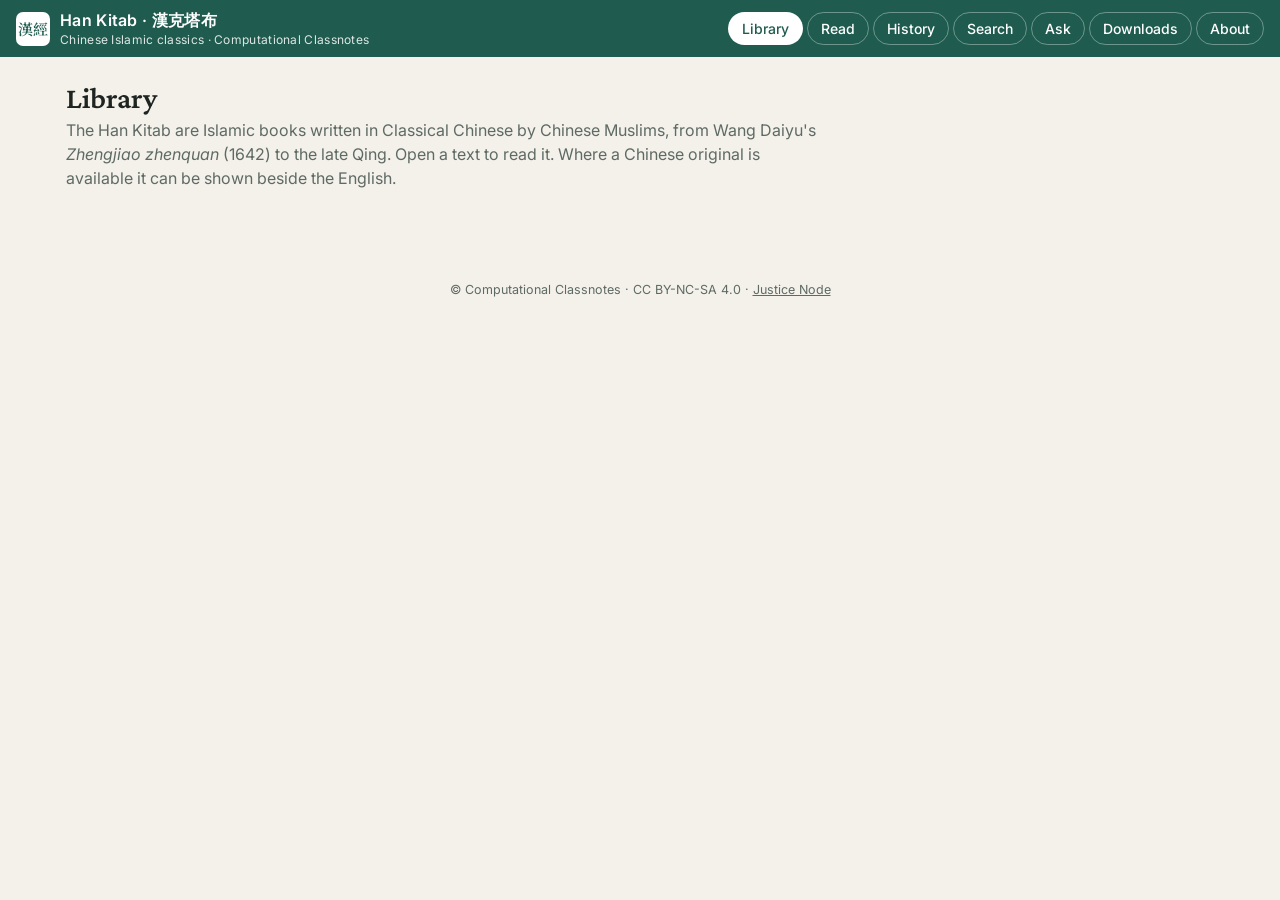
==== tools/app_template.html @ adfdbecf "Han Kitab: show bold and italic in Ask answers © Computational Classnotes · CC BY-NC-SA 4.0" ====
<!DOCTYPE html>
<html lang="en">
<head>
<meta charset="utf-8">
<script>
/* Hardwired CCN Cloud settings (same shape as Tutu Cat / Laplacian Lab). The key is typed on the page. */
window.HANKITAB_CONFIG = window.HANKITAB_CONFIG || {
  WOLFRAM_URL: "https://www.wolframcloud.com/obj/ccn2/HanKitabKernel"
};
/* Read-aloud voices. The first name found on the device wins. */
window.HANKITAB_VOICE = window.HANKITAB_VOICE || {
  RATE: 1.0,
  EN: ["Moira", "Microsoft Sonia", "Google UK English Female", "Daniel", "Samantha", "Microsoft Aria", "Google US English"],
  ZH: ["Mei-Jia", "Ting-Ting", "Microsoft HsiaoChen", "Google 國語（臺灣）", "Google 普通话（中国大陆）", "Microsoft Xiaoxiao"]
};
</script>
<meta name="viewport" content="width=device-width,initial-scale=1,viewport-fit=cover">
<title>Han Kitab · 漢克塔布</title>
<link rel="manifest" href="manifest.webmanifest">
<meta name="theme-color" content="#1F5C4F" media="(prefers-color-scheme: light)">
<meta name="theme-color" content="#0F1715" media="(prefers-color-scheme: dark)">
<meta name="description" content="Han Kitab reader: Chinese Islamic classics, translations, research and an ask-the-texts guide. Computational Classnotes.">
<link rel="icon" type="image/png" sizes="32x32" href="favicon-32.png">
<link rel="apple-touch-icon" href="apple-touch-icon.png">
<meta name="apple-mobile-web-app-capable" content="yes">
<meta name="mobile-web-app-capable" content="yes">
<meta name="apple-mobile-web-app-title" content="Han Kitab">
<link rel="preconnect" href="https://fonts.googleapis.com">
<link rel="preconnect" href="https://fonts.gstatic.com" crossorigin>
<link rel="stylesheet" href="https://fonts.googleapis.com/css2?family=Crimson+Pro:ital,wght@0,400;0,600;1,400&family=Noto+Serif+TC:wght@400;600&family=Inter:wght@400;500;600&display=swap">
<style>
:root{
  --bg:#F4F1EA; --surface:#FFFDF8; --fg:#1E2421; --muted:#5E6A64; --line:#DDD6C8;
  --accent:#1F5C4F; --accent2:#B0812F; --soft:#E7EFEB; --zh:"Noto Serif TC","Noto Serif CJK TC","PingFang TC","Songti TC",serif;
  --serif:"Crimson Pro","Noto Serif TC",Georgia,serif; --sans:Inter,system-ui,-apple-system,"Segoe UI",sans-serif;
  --fs:19px;
}
@media (prefers-color-scheme: dark){ :root{
  --bg:#0F1715; --surface:#16201D; --fg:#E7ECE9; --muted:#9AA9A2; --line:#2A3833; --accent:#6FC2AC; --accent2:#E0B666; --soft:#1C2925; } }
*{box-sizing:border-box}
html,body{margin:0;background:var(--bg);color:var(--fg);font-family:var(--sans)}
body{padding:env(safe-area-inset-top) env(safe-area-inset-right) env(safe-area-inset-bottom) env(safe-area-inset-left)}
header.top{position:sticky;top:0;z-index:20;background:var(--accent);color:#fff;display:flex;align-items:center;gap:12px;padding:10px 16px;flex-wrap:wrap}
@media (prefers-color-scheme: dark){ header.top{background:#12352D} }
.brand{display:flex;align-items:center;gap:10px;font-weight:600;letter-spacing:.3px}
.brand .seal{width:34px;height:34px;border-radius:7px;background:#fff;color:var(--accent);display:grid;place-items:center;font-family:var(--zh);font-weight:600;font-size:15px;line-height:1}
@media (prefers-color-scheme: dark){ .brand .seal{background:#E7ECE9;color:#12352D} }
.brand small{display:block;font-weight:400;opacity:.85;font-size:12px}
nav.tabs{display:flex;gap:4px;margin-left:auto;flex-wrap:wrap}
nav.tabs button{background:transparent;border:1px solid rgba(255,255,255,.35);color:#fff;padding:7px 13px;border-radius:999px;font:500 14px var(--sans);cursor:pointer}
nav.tabs button[aria-selected=true]{background:#fff;color:var(--accent)}
main{max-width:1180px;margin:0 auto;padding:18px 16px 60px}
section.view{display:none} section.view.on{display:block}
.card{background:var(--surface);border:1px solid var(--line);border-radius:14px;padding:18px}
.grid{display:grid;grid-template-columns:repeat(auto-fill,minmax(260px,1fr));gap:14px}
.book{cursor:pointer;transition:transform .15s}
.book:hover{transform:translateY(-2px)}
.book h3{margin:4px 0 6px;font-family:var(--serif);font-size:21px}
.book .zh{font-family:var(--zh);color:var(--accent);font-size:17px}
.book p{margin:6px 0;color:var(--muted);font-size:14px;line-height:1.45}
.tag{display:inline-block;font-size:11px;padding:2px 8px;border-radius:999px;background:var(--soft);color:var(--accent);margin-right:4px}
.tag.warn{background:#F6E7C9;color:#7A5416}
@media (prefers-color-scheme: dark){ .tag.warn{background:#3A2F1A;color:#E0B666} }
h1.page{font-family:var(--serif);font-weight:600;font-size:30px;margin:6px 0 4px}
p.lede{color:var(--muted);margin:0 0 16px;max-width:760px;line-height:1.5}
.reader{display:grid;grid-template-columns:250px 1fr;gap:18px;align-items:start}
.toc{position:sticky;top:70px;max-height:calc(100vh - 90px);overflow:auto;font-size:14px}
.toc a{display:block;padding:5px 8px;border-radius:8px;color:var(--fg);text-decoration:none;line-height:1.3}
.toc a:hover,.toc a.on{background:var(--soft);color:var(--accent)}
.toolbar{display:flex;gap:8px;flex-wrap:wrap;align-items:center;margin-bottom:12px}
.toolbar button,.toolbar select,.btn{background:var(--surface);border:1px solid var(--line);color:var(--fg);padding:7px 12px;border-radius:10px;font:500 14px var(--sans);cursor:pointer}
.btn{text-decoration:none;display:inline-block}
.btn.primary{background:var(--accent);color:#fff;border-color:var(--accent)}
.toolbar .seg{display:inline-flex;border:1px solid var(--line);border-radius:10px;overflow:hidden}
.toolbar .seg button{border:0;border-radius:0}
.toolbar .seg button[aria-pressed=true]{background:var(--accent);color:#fff}
article.text{font-family:var(--serif);font-size:var(--fs);line-height:1.62;background:var(--surface);border:1px solid var(--line);border-radius:14px;padding:22px 30px}
article.text h1,article.text h2,article.text h3{font-family:var(--serif);line-height:1.25}
article.text h2{font-size:1.45em;border-top:1px solid var(--line);padding-top:22px;margin-top:34px;scroll-margin-top:80px}
article.text h2:first-child{border-top:0;margin-top:0;padding-top:0}
article.text p{margin:.55em 0}
article.text table{border-collapse:collapse;width:100%;font-size:.8em;font-family:var(--sans);margin:12px 0;display:block;overflow-x:auto}
article.text td,article.text th{border:1px solid var(--line);padding:5px 8px;vertical-align:top}
article.text th{background:var(--soft)}
article.text .pg{font:500 11px var(--sans);color:var(--muted);background:var(--soft);padding:1px 5px;border-radius:5px;white-space:nowrap}
article.text .notes{font-size:.78em;line-height:1.45;color:var(--muted);border-left:3px solid var(--line);padding:4px 0 4px 12px;margin:6px 0 14px}
article.text .loc{font:11px var(--sans);color:var(--muted)}
article.text figure.plate{margin:20px auto;text-align:center}
article.text figure.plate img{max-width:100%;max-height:78vh;border-radius:6px;border:1px solid var(--line);background:#fff;cursor:zoom-in}
article.text figcaption{font-size:.82em;font-style:italic;color:var(--muted);margin-top:6px}
article.text .titlepage{text-align:center;padding:10px 0 20px}
article.text .titlepage h1{font-size:2em;margin:0}
article.text .ednote{font:14px/1.5 var(--sans);background:var(--soft);border-radius:10px;padding:10px 14px}
article.text .lines,article.text .dedication{text-align:center}
article.text .index{columns:2;font-size:.8em;line-height:1.4}
article.text mark{background:#F3DE9B;color:inherit;border-radius:3px}
.zhcol{font-family:var(--zh);line-height:1.9}
.par{display:grid;grid-template-columns:1fr 1fr;gap:20px}
.par .zhpane{align-self:start;font-family:var(--zh);font-size:.95em;line-height:1.9;border-left:1px solid var(--line);padding-left:18px}
.pending{color:var(--muted);font:14px/1.5 var(--sans);background:var(--soft);border-radius:10px;padding:10px 14px}
.viewer{position:sticky;top:70px;background:var(--surface);border:1px solid var(--line);border-radius:12px;padding:10px}
.viewer .vbar{display:flex;gap:6px;align-items:center;flex-wrap:wrap;margin-bottom:8px;font:13px var(--sans)}
.viewer .vbar button,.viewer .vbar select{padding:5px 9px;border-radius:8px;border:1px solid var(--line);background:var(--bg);color:var(--fg);font:13px var(--sans);cursor:pointer}
.viewer img{width:100%;height:auto;max-height:calc(100vh - 170px);object-fit:contain;background:#fff;border-radius:6px;cursor:zoom-in}
.viewer .vnote{font:12px/1.4 var(--sans);color:var(--muted);margin-top:6px}
@media (prefers-color-scheme: dark){ .viewer img{filter:invert(.88) hue-rotate(180deg)} }
.dl{display:grid;grid-template-columns:1fr auto;gap:6px 14px;align-items:center;padding:10px 0;border-top:1px solid var(--line)}
.dl:first-of-type{border-top:0} .dl .what b{font-family:var(--serif);font-size:18px} .dl .what div{font-size:13px;color:var(--muted)}
.dl .get{display:flex;gap:6px;flex-wrap:wrap;justify-content:flex-end}
.lightbox{position:fixed;inset:0;background:rgba(0,0,0,.85);display:none;place-items:center;z-index:50;cursor:zoom-out}
.lightbox.on{display:grid} .lightbox img{max-width:96vw;max-height:94vh;background:#fff}
/* search */
.searchbar{display:flex;gap:8px;margin:0 0 14px}
.searchbar input{flex:1;padding:11px 14px;border-radius:12px;border:1px solid var(--line);background:var(--surface);color:var(--fg);font:16px var(--sans)}
.hit{border-top:1px solid var(--line);padding:10px 2px;cursor:pointer}
.hit b{color:var(--accent)} .hit .src{font-size:12px;color:var(--muted)}
/* ask */
.chat{display:flex;flex-direction:column;gap:10px;min-height:280px;max-height:62vh;overflow:auto;padding:4px}
.msg{max-width:84%;padding:10px 14px;border-radius:14px;line-height:1.5;white-space:pre-wrap;font-size:15px}
.msg.me{align-self:flex-end;background:var(--accent);color:#fff;border-bottom-right-radius:4px}
.msg.bot{align-self:flex-start;background:var(--soft);border-bottom-left-radius:4px}
.msg.wait{opacity:.7;font-style:italic}
.askrow{display:flex;gap:8px;margin-top:12px}
.askrow input{flex:1;padding:11px 14px;border-radius:12px;border:1px solid var(--line);background:var(--surface);color:var(--fg);font:16px var(--sans)}
.keyrow{display:flex;gap:8px;flex-wrap:wrap;align-items:center;margin-bottom:10px;font-size:14px;color:var(--muted)}
.keyrow input{padding:8px 10px;border-radius:10px;border:1px solid var(--line);background:var(--surface);color:var(--fg);min-width:220px}
footer.ccn{max-width:1180px;margin:0 auto;padding:16px;color:var(--muted);font-size:12.5px;text-align:center}
#installBtn{display:none}
@media (max-width:820px){
  .reader{grid-template-columns:1fr}
  .toc{position:static;max-height:220px}
  article.text{padding:16px 16px;--fs:17px}
  .par{grid-template-columns:1fr} .par .zhpane{border-left:0;padding-left:0;border-top:1px solid var(--line);padding-top:10px}
  nav.tabs{margin-left:0}
}
@media print{ header.top,nav,.toc,.toolbar,footer.ccn{display:none} article.text{border:0} }
</style>
</head>
<body>
<header class="top">
  <div class="brand"><div class="seal" aria-hidden="true">漢經</div><div>Han Kitab · 漢克塔布<small>Chinese Islamic classics · Computational Classnotes</small></div></div>
  <nav class="tabs" role="tablist">
    <button role="tab" data-v="library" aria-selected="true">Library</button>
    <button role="tab" data-v="read" aria-selected="false">Read</button>
    <button role="tab" data-v="history" aria-selected="false">History</button>
    <button role="tab" data-v="search" aria-selected="false">Search</button>
    <button role="tab" data-v="ask" aria-selected="false">Ask</button>
    <button role="tab" data-v="downloads" aria-selected="false">Downloads</button>
    <button role="tab" data-v="about" aria-selected="false">About</button>
    <button id="installBtn" class="btn">Install app</button>
  </nav>
</header>

<main>
  <!-- LIBRARY -->
  <section class="view on" id="v-library">
    <h1 class="page">Library</h1>
    <p class="lede">The Han Kitab are Islamic books written in Classical Chinese by Chinese Muslims, from Wang Daiyu's <i>Zhengjiao zhenquan</i> (1642) to the late Qing. Open a text to read it. Where a Chinese original is available it can be shown beside the English.</p>
    <div class="grid" id="books"></div>
  </section>

  <!-- READ -->
  <section class="view" id="v-read">
    <div class="reader">
      <nav class="toc card" id="toc" aria-label="Contents"></nav>
      <div>
        <div class="toolbar">
          <select id="docSel" aria-label="Choose text"></select>
          <span class="seg" id="langSeg" title="Language">
            <button data-l="en" aria-pressed="true">English</button>
            <button data-l="par" aria-pressed="false">English + 中文</button>
            <button data-l="zh" aria-pressed="false">中文</button>
          </span>
          <button id="smaller" title="Smaller text">A−</button>
          <button id="larger" title="Larger text">A+</button>
          <button id="readBtn" title="Read the current section aloud">▶ Read aloud</button>
          <button id="stopBtn" title="Stop reading" disabled>■ Stop</button>
          <a class="btn" id="pdfLink" href="#" download>PDF</a>
          <a class="btn" id="mdLink" href="#" download>Markdown</a>
        </div>
        <article class="text" id="doc"></article>
      </div>
    </div>
  </section>

  <!-- HISTORY -->
  <section class="view" id="v-history">
    <h1 class="page">History of the Han Kitab</h1>
    <p class="lede">From the first Muslims in Tang China to the Han Kitab books (1642 onwards) and the Sinification of Islam today. From the Computational Classnotes research report (v001, November 2026); the full report, with the catalogue of publications, glossary and sources, is in the Library.</p>
    <div class="reader">
      <nav class="toc card" id="htoc" aria-label="History contents"></nav>
      <article class="text" id="hist"></article>
    </div>
  </section>

  <!-- SEARCH -->
  <section class="view" id="v-search">
    <h1 class="page">Search</h1>
    <p class="lede">Search every text in the app at once, in English or Chinese. Works offline.</p>
    <form class="searchbar" id="sForm"><input id="sIn" placeholder="e.g. Black Stone, Liu Zhi, 清真, Medina" autocomplete="off"><button class="btn primary">Search</button></form>
    <div class="card" id="sOut"><span class="pending">Type a word or phrase.</span></div>
  </section>

  <!-- ASK -->
  <section class="view" id="v-ask">
    <h1 class="page">Ask the texts</h1>
    <p class="lede">Ask a question about the Han Kitab. Answers come through HanKitabKernel, which is given the passages from these texts most relevant to your question. When you are offline, you get the matching passages themselves.</p>
    <div class="card">
      <div class="keyrow"><span id="ccnState">Connecting to CCN Cloud…</span></div>
      <div class="chat" id="log"></div>
      <form class="askrow" id="askForm"><input id="askIn" placeholder="e.g. Who was Liu Zhi? What does Mason say about the Black Stone?" autocomplete="off"><button class="btn primary" id="sendBtn">Ask</button></form>
    </div>
  </section>

  <!-- DOWNLOADS -->
  <section class="view" id="v-downloads">
    <h1 class="page">Downloads</h1>
    <p class="lede">Every file is free to download. The original scans are kept exactly as they were published; the clear-text and facsimile editions are made from them.</p>
    <div class="card" id="dlList"></div>
  </section>

  <!-- ABOUT -->
  <section class="view" id="v-about">
    <h1 class="page">About</h1>
    <div class="card" style="line-height:1.6;max-width:820px">
      <p><b>Han Kitab · 漢克塔布</b> is a reader for Chinese Islamic classics and their translations, made by Computational Classnotes.</p>
      <ul>
        <li><b>Texts:</b> the 1921 text of Mason's <i>The Arabian Prophet</i> is in the public domain; this clear-text edition and the research report are © Computational Classnotes · CC BY-NC-SA 4.0.</li>
        <li><b>Chinese originals:</b> added as clear text when made from public-domain scans. Machine-read Chinese is marked as such until it has been proofread.</li>
        <li><b>Offline:</b> once opened, the app and its texts work without a connection. Ask needs one, unless it is answering from the texts.</li>
      </ul>
      <p>Production: Principal Investigator Lucval · Oversight Directorate Zil · Editors Dara, Lucia, Zil · Software FreeFormer · Agent Kirari-chan (キラリちゃん). Programming: Hikari Noor Hoshino (星野ヌール).</p>
      <p>Ask needs no key: anyone may ask. Answers are limited in length.</p>
      <p>Source and files: <a href="https://github.com/lossofgenerality/han-kitab">github.com/lossofgenerality/han-kitab</a></p>
    </div>
  </section>
</main>
<footer class="ccn">© Computational Classnotes · CC BY-NC-SA 4.0 · <a href="https://justice.compclassnotes.com/" style="color:inherit">Justice Node</a></footer>
<div class="lightbox" id="lb"><img alt=""></div>

<!-- ===== CONTENT (generated by tools/make_app_v001.py) ===== -->
<template id="doc-mason">__MASON__</template>
<template id="doc-report">__REPORT__</template>
<script id="zh-data" type="application/json">__ZHDATA__</script>
<script id="dl-data" type="application/json">__DLDATA__</script>
<script id="facs-data" type="application/json">__FACSDATA__</script>

<script>
(() => {
  const $ = (s, r = document) => r.querySelector(s), $$ = (s, r = document) => [...r.querySelectorAll(s)];

  /* ---------- catalogue ---------- */
  const ZH = JSON.parse(document.getElementById('zh-data').textContent || '{}');
  const FACS = JSON.parse(document.getElementById('facs-data').textContent || '{}');
  const DLS = JSON.parse(document.getElementById('dl-data').textContent || '[]');
  const DOCS = [
    { id: 'mason', tpl: 'doc-mason', title: 'The Arabian Prophet', zh: '天方至聖實錄', by: 'Liu Zhi 劉智 · trans. Isaac Mason (1921)',
      blurb: 'The first English version of Liu Zhi’s life of the Prophet (completed 1724), with Mason’s appendices on Chinese Islam and all twenty original illustrations. Choose “English + 中文” to read it beside the Chinese pages.',
      tags: ['English', '1921 · public domain', 'beside the Chinese pages'],
      pdf: 'texts/ArabianProphet_Mason1921_v001.pdf', md: 'texts/ArabianProphet_Mason1921_v001.md',
      source: 'Isaac Mason, The Arabian Prophet (Shanghai, 1921): his English translation of Liu Zhi’s 天方至聖實錄 (1724). The footnotes, preface and appendices are Mason’s own; the main text is Liu Zhi’s in Mason’s translation.' },
    { id: 'facs', facs: true, title: 'Tianfang zhisheng shilu (1924)', zh: '天方至聖實錄', by: 'Liu Zhi 劉智 · prefaces and juan 1–10 · facsimile',
      blurb: 'The Chinese original, page by page as printed in 1924: every page reproduced unchanged, with a contents list by juan.',
      tags: ['中文', 'original pages, unchanged', '297 pages'],
      pdf: 'texts/TianfangZhishengShilu_1924_facsimile_v001.pdf', md: null },
    { id: 'report', tpl: 'doc-report', title: 'Han Kitab: research report', zh: '漢克塔布研究', by: 'Computational Classnotes · v001 (2026)',
      blurb: 'What the Han Kitab is, a catalogue of the publications, Chinese passages beside English, and a history of Sinification from 1642 to today.',
      tags: ['English + 中文 passages', 'Research'],
      pdf: 'docs/HanKitab_Research_v001.pdf', md: 'docs/HanKitab_Research_v001.md',
      source: 'Computational Classnotes, Han Kitab research report v001 (November 2026).' }
  ];
  const books = $('#books'), docSel = $('#docSel');
  DOCS.forEach((d) => {
    const c = document.createElement('div'); c.className = 'card book'; c.tabIndex = 0;
    c.innerHTML = `<div class="zh">${d.zh}</div><h3>${d.title}</h3><p>${d.by}</p><p>${d.blurb}</p>` +
      d.tags.map((t) => `<span class="tag${/coming/.test(t) ? ' warn' : ''}">${t}</span>`).join('');
    c.onclick = c.onkeydown = (e) => { if (e.type === 'click' || e.key === 'Enter') openDoc(d.id); };
    books.appendChild(c);
    const o = document.createElement('option'); o.value = d.id; o.textContent = d.title; docSel.appendChild(o);
  });

  /* ---------- tabs ---------- */
  function show(v) {
    $$('nav.tabs [role=tab]').forEach((b) => b.setAttribute('aria-selected', String(b.dataset.v === v)));
    $$('section.view').forEach((s) => s.classList.toggle('on', s.id === 'v-' + v));
    if (v === 'read' && !current) openDoc('mason', true);
    if (v === 'history') renderHistory();
    try { history.replaceState(null, '', '#' + v + (v === 'read' && current ? '/' + current : '')); } catch (e) {}
  }
  $$('nav.tabs [role=tab]').forEach((b) => b.onclick = () => show(b.dataset.v));

  /* ---------- reader ---------- */
  const docEl = $('#doc'), tocEl = $('#toc');
  let current = null, lang = 'en';
  try { lang = localStorage.getItem('hk.lang') || 'en'; } catch (e) {}
  let fs = 19; try { fs = +localStorage.getItem('hk.fs') || 19; } catch (e) {}
  document.documentElement.style.setProperty('--fs', fs + 'px');

  function sectionsOf(root) {   // split an article into sections at each h2
    const out = []; let cur = null;
    [...root.childNodes].forEach((n) => {
      if (n.nodeType === 1 && n.tagName === 'H2') { cur = { id: n.id, title: n.textContent.replace(/\s+/g, ' ').trim(), nodes: [n] }; out.push(cur); }
      else { if (!cur) { cur = { id: 'top', title: 'Title', nodes: [] }; out.push(cur); } cur.nodes.push(n); }
    });
    return out;
  }
  function openDoc(id, quiet) {
    const d = DOCS.find((x) => x.id === id); if (!d) return;
    current = id; docSel.value = id;
    $('#pdfLink').href = d.pdf; $('#mdLink').href = d.md || '#'; $('#mdLink').style.display = d.md ? '' : 'none';
    $('#langSeg').style.display = d.id === 'mason' ? '' : 'none';
    render();
    if (!quiet) show('read');
    window.scrollTo(0, 0);
  }
  function render() {
    const d = DOCS.find((x) => x.id === current);
    if (d.facs) { renderFacs(); return; }
    const frag = document.getElementById(d.tpl).content.cloneNode(true);
    const holder = document.createElement('div'); holder.appendChild(frag);
    const secs = sectionsOf(holder);
    const zh = (ZH[current] && ZH[current].sections) || {};
    docEl.innerHTML = '';
    tocEl.innerHTML = '<div style="font:600 12px var(--sans);color:var(--muted);padding:4px 8px">CONTENTS</div>';
    secs.forEach((s) => {
      const wrap = document.createElement('div'); wrap.className = 'sec'; wrap.dataset.sec = s.id;
      const en = document.createElement('div'); s.nodes.forEach((n) => en.appendChild(n));
      const z = zh[s.id];
      if (lang === 'en' || !Object.keys(zh).length && current !== 'mason') { wrap.appendChild(en); }
      else if (lang === 'zh') {
        const h = en.querySelector('h2'); if (h) wrap.appendChild(h.cloneNode(true));
        wrap.appendChild(zhBlock(z, s));
      } else {
        const h = en.querySelector('h2'); if (h) { wrap.appendChild(h); }
        const grid = document.createElement('div'); grid.className = 'par';
        const zp = zhBlock(z, s); zp.classList.add('zhpane');
        grid.appendChild(en); grid.appendChild(zp); wrap.appendChild(grid);
      }
      docEl.appendChild(wrap);
      if (s.id !== 'top') { const a = document.createElement('a'); a.href = '#'; a.textContent = s.title; a.onclick = (e) => { e.preventDefault(); wrap.scrollIntoView({ behavior: 'smooth' }); }; tocEl.appendChild(a); }
    });
    $$('#langSeg button').forEach((b) => b.setAttribute('aria-pressed', String(b.dataset.l === lang)));
    $$('img', docEl).forEach((im) => { im.loading = 'lazy'; im.onclick = () => { const lb = $('#lb'); lb.firstElementChild.src = im.src; lb.classList.add('on'); }; });
  }
  function zhBlock(z, s) {
    if (current === 'mason' && FACS.pages) {
      const start = (FACS.mason_map || {})[s.id];
      const v = makeViewer(start || FACS.juan[0].page, start ? null : 'This part of Mason’s book is not in juan 1–10 (the scan covers the first half of the work). Browse the pages with the contents list.');
      return v;
    }
    const div = document.createElement('div'); div.className = 'zhcol';
    if (z && z.text) {
      if (z.note) { const n = document.createElement('div'); n.className = 'pending'; n.textContent = z.note; div.appendChild(n); }
      z.text.split(/\n{2,}/).forEach((p) => { const e = document.createElement('p'); e.textContent = p; div.appendChild(e); });
    } else {
      const n = document.createElement('div'); n.className = 'pending';
      n.textContent = current === 'mason'
        ? '中文原文待補 · The Chinese text of this section has not been added yet. It will come from the public-domain scan of 天方至聖實錄 (1924 printing, juan 1–10).'
        : 'No separate Chinese text for this section.';
      div.appendChild(n);
    }
    return div;
  }
  /* ---------- page viewer for the Chinese facsimile ---------- */
  const pageSrc = (n) => FACS.dir + '/page_' + String(n).padStart(3, '0') + '.png';
  function juanOf(n) { let j = FACS.juan[0]; for (const x of FACS.juan) if (x.page <= n) j = x; return j; }
  function makeViewer(start, note) {
    const v = document.createElement('div'); v.className = 'viewer';
    let n = start;
    v.innerHTML = `<div class="vbar"><button data-a="-1" title="Previous page">◀</button><button data-a="1" title="Next page">▶</button>
      <select aria-label="Juan">${FACS.juan.map((j) => `<option value="${j.page}">${j.label}</option>`).join('')}</select>
      <span class="pno"></span></div><img alt="Page of 天方至聖實錄"><div class="vnote"></div>`;
    const img = v.querySelector('img'), sel = v.querySelector('select'), pno = v.querySelector('.pno'), vn = v.querySelector('.vnote');
    function go(k) {
      n = Math.max(1, Math.min(FACS.pages, k)); img.src = pageSrc(n); pno.textContent = `p. ${n} / ${FACS.pages}`; sel.value = String(juanOf(n).page);
      if (touched) [n + 1, n - 1].forEach((m) => { if (m >= 1 && m <= FACS.pages) { const i = new Image(); i.src = pageSrc(m); } });
    }
    let touched = false; img.loading = 'lazy';
    v.querySelectorAll('button[data-a]').forEach((b) => b.onclick = () => { touched = true; go(n + +b.dataset.a); });
    sel.onchange = () => { touched = true; go(+sel.value); };
    img.onclick = () => { const lb = $('#lb'); lb.firstElementChild.src = img.src; lb.classList.add('on'); };
    vn.textContent = (note ? note + ' ' : '') + (FACS.note || '');
    go(n);
    return v;
  }
  function renderFacs() {
    docEl.innerHTML = '';
    tocEl.innerHTML = '<div style="font:600 12px var(--sans);color:var(--muted);padding:4px 8px">卷目 · CONTENTS</div>';
    const head = document.createElement('div');
    head.innerHTML = `<h2 style="border:0;margin-top:0;padding-top:0">天方至聖實錄 <span style="font-size:.6em;color:var(--muted)">Tianfang zhisheng shilu, 1924 printing</span></h2>
      <p style="font:14px/1.5 var(--sans);color:var(--muted)">Original pages, unchanged. Use ◀ ▶ or the arrow keys to turn pages; tap a page to enlarge it. The book reads from the right column to the left.</p>`;
    docEl.appendChild(head);
    const v = makeViewer(FACS.juan.find((j) => j.label.startsWith('卷一')).page); docEl.appendChild(v);
    v.querySelector('img').style.maxHeight = 'none';
    FACS.juan.forEach((j) => { const a = document.createElement('a'); a.href = '#'; a.textContent = j.label; a.onclick = (e) => { e.preventDefault(); v.querySelector('select').value = j.page; v.querySelector('select').onchange(); }; tocEl.appendChild(a); });
  }
  document.addEventListener('keydown', (e) => {
    if (!$('#v-read').classList.contains('on') || /INPUT|SELECT|TEXTAREA/.test(document.activeElement.tagName)) return;
    const v = $('.viewer', docEl); if (!v || current !== 'facs') return;
    if (e.key === 'ArrowLeft') v.querySelector('[data-a="1"]').click();   // Chinese books advance to the left
    if (e.key === 'ArrowRight') v.querySelector('[data-a="-1"]').click();
  });

  /* ---------- downloads ---------- */
  const dlEl = $('#dlList');
  DLS.forEach((g) => {
    const row = document.createElement('div'); row.className = 'dl';
    row.innerHTML = `<div class="what"><b>${g.title}</b><div>${g.desc}</div></div><div class="get">${g.files.map((f) =>
      `<a class="btn${f.primary ? ' primary' : ''}" href="${f.href}" download>${f.label} · ${f.size}</a>`).join('')}</div>`;
    dlEl.appendChild(row);
  });

  /* ---------- history (from the research report) ---------- */
  const HIST = ['what-the-han-kitab-is', 'background-muslims-in-china-before-the-han-kitab', 'the-scripture-hall-movement-and-the-birth-of-the-corpus',
    'sinification-and-the-han-kitab-a-history-from-the-first-publication-to-2026', 'scholarly-debates'];
  let histDone = false;
  function renderHistory() {
    if (histDone) return; histDone = true;
    const h = document.createElement('div'); h.appendChild(document.getElementById('doc-report').content.cloneNode(true));
    const secs = sectionsOf(h), hist = $('#hist'), htoc = $('#htoc');
    htoc.innerHTML = '<div style="font:600 12px var(--sans);color:var(--muted);padding:4px 8px">HISTORY</div>';
    HIST.forEach((id) => {
      const s = secs.find((x) => x.id === id); if (!s) return;
      const w = document.createElement('div'); w.className = 'sec'; s.nodes.forEach((n) => w.appendChild(n)); hist.appendChild(w);
      const t = s.title.replace(/^\d+\.\s*/, '');
      const a = document.createElement('a'); a.href = '#'; a.textContent = t; a.onclick = (e) => { e.preventDefault(); w.scrollIntoView({ behavior: 'smooth' }); }; htoc.appendChild(a);
      w.querySelectorAll('h3').forEach((h3) => { const b = document.createElement('a'); b.href = '#'; b.textContent = '· ' + h3.textContent; b.style.paddingLeft = '18px'; b.onclick = (e) => { e.preventDefault(); h3.scrollIntoView({ behavior: 'smooth' }); }; htoc.appendChild(b); });
    });
  }

  docSel.onchange = () => openDoc(docSel.value);
  $$('#langSeg button').forEach((b) => b.onclick = () => { lang = b.dataset.l; try { localStorage.setItem('hk.lang', lang); } catch (e) {} render(); });
  $('#smaller').onclick = () => setFs(fs - 1); $('#larger').onclick = () => setFs(fs + 1);
  function setFs(v) { fs = Math.max(14, Math.min(28, v)); document.documentElement.style.setProperty('--fs', fs + 'px'); try { localStorage.setItem('hk.fs', fs); } catch (e) {} }
  $('#lb').onclick = () => $('#lb').classList.remove('on');

  /* ---------- read aloud (browser voices) ---------- */
  const VC = window.HANKITAB_VOICE || {}, synth = window.speechSynthesis;
  function pickVoice(prefs, langPrefix) {
    const vs = synth ? synth.getVoices() : [];
    for (const p of prefs || []) { const v = vs.find((x) => x.name.includes(p)); if (v) return v; }
    return vs.find((x) => x.lang && x.lang.toLowerCase().startsWith(langPrefix)) || null;
  }
  function visibleSection() {
    const secs = $$('.sec', docEl); let best = secs[0];
    for (const s of secs) { if (s.getBoundingClientRect().top < window.innerHeight * 0.4) best = s; }
    return best;
  }
  $('#readBtn').onclick = () => {
    if (!synth) { alert('This browser has no speech voices.'); return; }
    synth.cancel();
    const sec = visibleSection(); if (!sec) return;
    const zhOnly = lang === 'zh';
    const src = zhOnly ? $('.zhcol', sec) : (sec.querySelector('.par > div:first-child') || sec);
    const text = [...src.querySelectorAll('h2,p')].map((p) => p.textContent.replace(/\[p\. \d+\]/g, '')).join('\n');
    const chunks = text.match(/[^.!?。！？\n]+[.!?。！？]?/g) || [];
    const voice = zhOnly ? pickVoice(VC.ZH, 'zh') : pickVoice(VC.EN, 'en');
    chunks.forEach((c, i) => {
      const u = new SpeechSynthesisUtterance(c.trim()); if (voice) u.voice = voice; u.lang = zhOnly ? 'zh-TW' : 'en-GB'; u.rate = VC.RATE || 1;
      if (i === chunks.length - 1) u.onend = () => { $('#stopBtn').disabled = true; };
      synth.speak(u);
    });
    $('#stopBtn').disabled = false;
  };
  $('#stopBtn').onclick = () => { synth && synth.cancel(); $('#stopBtn').disabled = true; };

  /* ---------- search index (offline) ---------- */
  let INDEX = null;
  function buildIndex() {
    INDEX = [];
    DOCS.forEach((d) => {
      if (!d.tpl) return;   // the facsimile has page images only
      const h = document.createElement('div'); h.appendChild(document.getElementById(d.tpl).content.cloneNode(true));
      sectionsOf(h).forEach((s) => {
        const tmp = document.createElement('div'); s.nodes.forEach((n) => tmp.appendChild(n.cloneNode(true)));
        tmp.querySelectorAll('p,li,td,.notes,figcaption').forEach((el) => {
          const t = el.textContent.replace(/\s+/g, ' ').trim(); if (t.length > 25) INDEX.push({ doc: d.id, sec: s.id, title: s.title, t });
        });
      });
      const z = ZH[d.id] && ZH[d.id].sections;
      if (z) Object.entries(z).forEach(([sid, v]) => (v.text || '').split(/\n{2,}/).forEach((t) => { if (t.trim()) INDEX.push({ doc: d.id, sec: sid, title: sid + ' · 中文', t: t.trim() }); }));
    });
  }
  function search(q, max = 40, any = false) {
    if (!INDEX) buildIndex();
    const terms = q.toLowerCase().split(/\s+/).filter(Boolean);
    const isZh = /[㐀-鿿]/.test(q);
    const scored = [];
    for (const e of INDEX) {
      const low = e.t.toLowerCase(); let sc = 0;
      if (isZh) { if (low.includes(q)) sc = 5; }
      else for (const w of terms) { const k = low.split(w).length - 1; if (k) sc += 1 + Math.min(k, 3); else if (!any) { sc = -1e9; } }
      if (low.includes(q.toLowerCase())) sc += 3;
      if (sc > 0) scored.push([sc, e]);
    }
    return scored.sort((a, b) => b[0] - a[0]).slice(0, max).map((x) => x[1]);
  }
  const esc = (s) => s.replace(/[&<>]/g, (c) => ({ '&': '&amp;', '<': '&lt;', '>': '&gt;' }[c]));
  function snippet(t, q) {
    const low = t.toLowerCase(), w = q.toLowerCase().split(/\s+/)[0]; let i = Math.max(0, low.indexOf(w) - 120);
    let s = (i ? '…' : '') + t.slice(i, i + 320) + (t.length > i + 320 ? '…' : '');
    s = esc(s); q.split(/\s+/).filter(Boolean).forEach((x) => { s = s.replace(new RegExp('(' + x.replace(/[.*+?^${}()|[\]\\]/g, '\\$&') + ')', 'gi'), '<b>$1</b>'); });
    return s;
  }
  $('#sForm').onsubmit = (e) => {
    e.preventDefault(); const q = $('#sIn').value.trim(); if (!q) return;
    const hits = search(q), out = $('#sOut');
    out.innerHTML = hits.length ? `<div class="src">${hits.length} result${hits.length > 1 ? 's' : ''}</div>` : '<span class="pending">Nothing found.</span>';
    hits.forEach((h) => {
      const d = DOCS.find((x) => x.id === h.doc), el = document.createElement('div'); el.className = 'hit';
      el.innerHTML = `<div>${snippet(h.t, q)}</div><div class="src">${d.title} · ${esc(h.title)}</div>`;
      el.onclick = () => { openDoc(h.doc); setTimeout(() => { const s = $(`.sec[data-sec="${h.sec}"]`); if (s) s.scrollIntoView(); highlightIn(s, q); }, 50); };
      out.appendChild(el);
    });
  };
  function highlightIn(root, q) {
    if (!root) return; const w = q.split(/\s+/)[0]; if (!w) return;
    const re = new RegExp(w.replace(/[.*+?^${}()|[\]\\]/g, '\\$&'), 'i');
    const walker = document.createTreeWalker(root, NodeFilter.SHOW_TEXT); let n;
    while ((n = walker.nextNode())) { const m = n.data.match(re); if (m) { const r = document.createRange(); r.setStart(n, m.index); r.setEnd(n, m.index + m[0].length); const mk = document.createElement('mark'); r.surroundContents(mk); mk.scrollIntoView({ block: 'center' }); return; } }
  }

  /* ---------- Ask: CCN Cloud chat through HanKitabKernel (same protocol as TUTUKernel) ---------- */
  const CFG = window.HANKITAB_CONFIG || {};
  const KERNEL_URL = String(CFG.WOLFRAM_URL || '');
  let CCN = false;
  const PERSONA = 'You are the Han Kitab Guide in the Computational Classnotes Han Kitab reader. You answer questions about the Han Kitab (Chinese Islamic texts by Wang Daiyu, Ma Zhu, Liu Zhi, Ma Dexin and others), Islam in China and the texts in this app. Use the passages you are given first, say which text and section they come from, and say plainly when the passages do not answer the question. Be accurate, fair and concise. If someone asks whether they are talking to a person, answer honestly that they are not. Give no personal details about the people who make this app; send such requests to Lucia Valente, director, lucia@compclassnotes.com. Answer in the language of the question.';
  function b64enc(str) { const bytes = new TextEncoder().encode(str); let bin = ''; for (let i = 0; i < bytes.length; i += 0x8000) bin += String.fromCharCode.apply(null, bytes.subarray(i, i + 0x8000)); return btoa(bin); }
  function b64dec(b) { return new TextDecoder().decode(Uint8Array.from(atob(b), (c) => c.charCodeAt(0))); }
  async function kernelCall(params) {
    const r = await fetch(KERNEL_URL, { method: 'POST', body: new URLSearchParams(params) });
    const j = await r.json().catch(() => null);
    if (!j) throw new Error('Unreadable reply (HTTP ' + r.status + ')');
    if (j.Success === false || j.Failure || j.Message === 'bad key') throw new Error(j.Message || 'Kernel error');
    return j;
  }
  const stateEl = $('#ccnState'), logEl = $('#log');
  async function ccnConnect() {
    stateEl.textContent = 'Connecting to CCN Cloud…';
    try {
      const j = await kernelCall({ mode: 'status' });
      if (j.chat_ready === false) { stateEl.textContent = 'Written answers are not available right now; you will get passages from the texts.'; return false; }
      CCN = true; stateEl.textContent = 'Connected to CCN Cloud.'; return true;
    } catch (e) { stateEl.textContent = 'Offline: answers are passages from the texts.'; return false; }
  }
  ccnConnect();
  window.addEventListener('online', ccnConnect);
  function addMsg(who, text) { const d = document.createElement('div'); d.className = 'msg ' + who; d.textContent = text; logEl.appendChild(d); logEl.scrollTop = logEl.scrollHeight; return d; }
  const convo = [];
  addMsg('bot', 'Ask me about the Han Kitab, Liu Zhi, Wang Daiyu, Ma Zhu, Islam in China, or anything in Mason’s Arabian Prophet.');
  $('#askForm').onsubmit = async (e) => {
    e.preventDefault(); const q = $('#askIn').value.trim(); if (!q) return; $('#askIn').value = '';
    addMsg('me', q);
    const STOP = new Set('a an and are as at be by did do does for from had has have how in is it its of on or that the this to was were what when where which who whom why with about tell me please'.split(' '));
    const kw = q.replace(/[?？!.,，。:;'"“”‘’()]/g, ' ').split(/\s+/).filter((w) => w && !STOP.has(w.toLowerCase()) && (w.length > 1 || /[\u3400-\u9fff]/.test(w))).slice(0, 6);
    const hits = search(kw.join(' ') || q, 6, kw.length > 1);
    if (!CCN) {
      if (!hits.length) { addMsg('bot', 'I found no passage for that. Try other words, or connect a CCN Cloud key for a written answer.'); return; }
      addMsg('bot', 'Passages from the texts:\n\n' + hits.slice(0, 4).map((h) => `• ${h.t.slice(0, 420)}${h.t.length > 420 ? '…' : ''}\n   (${DOCS.find((d) => d.id === h.doc).title} · ${h.title})`).join('\n\n'));
      return;
    }
    const wait = addMsg('bot wait', 'Reading the texts…');
    const ctx = hits.map((h, i) => { const d = DOCS.find((x) => x.id === h.doc); return `[${i + 1}] Source: ${d.source || d.title} Section: ${h.title}${/notes to p\./.test(h.t) ? ' (a footnote by Isaac Mason)' : ''}.\n${h.t.slice(0, 900)}`; }).join('\n\n');
    convo.push({ role: 'user', content: `Passages:\n${ctx || '(none found)'}\n\nQuestion: ${q}` });
    try {
      const j = await kernelCall({ mode: 'chat', payload_b64: b64enc(JSON.stringify({ max_tokens: 1500, system: PERSONA, messages: convo.slice(-8) })) });
      if (j.error) throw new Error(j.error);
      let t = b64dec(j.text_b64 || '');
      try { const o = JSON.parse(t); t = o.reply || (o.content && o.content[0] && o.content[0].text) || t; } catch (e2) {}
      wait.innerHTML = esc(t.trim()).replace(/\*\*([^*\n]+)\*\*/g, '<b>$1</b>').replace(/(^|[^*])\*([^*\n]+)\*/g, '$1<i>$2</i>').replace(/^#{1,4}\s*(.+)$/gm, '<b>$1</b>');
      wait.className = 'msg bot'; convo.push({ role: 'assistant', content: t.trim() });
    } catch (err) { wait.textContent = 'The cloud connection failed: ' + err.message; wait.className = 'msg bot'; convo.pop(); }
  };

  /* ---------- install + offline ---------- */
  let deferred = null;
  window.addEventListener('beforeinstallprompt', (e) => { e.preventDefault(); deferred = e; $('#installBtn').style.display = 'inline-block'; });
  $('#installBtn').onclick = async () => { if (!deferred) return; deferred.prompt(); await deferred.userChoice; deferred = null; $('#installBtn').style.display = 'none'; };
  if ('serviceWorker' in navigator && location.protocol === 'https:') navigator.serviceWorker.register('sw.js').catch(() => {});

  /* ---------- start ---------- */
  const h = (location.hash || '').slice(1).split('/');
  if (h[2] && /^(en|par|zh)$/.test(h[2])) lang = h[2];
  if (h[0] === 'read') openDoc(h[1] || 'mason'); else if (h[0]) show(h[0]);
})();
</script>
</body>
</html>
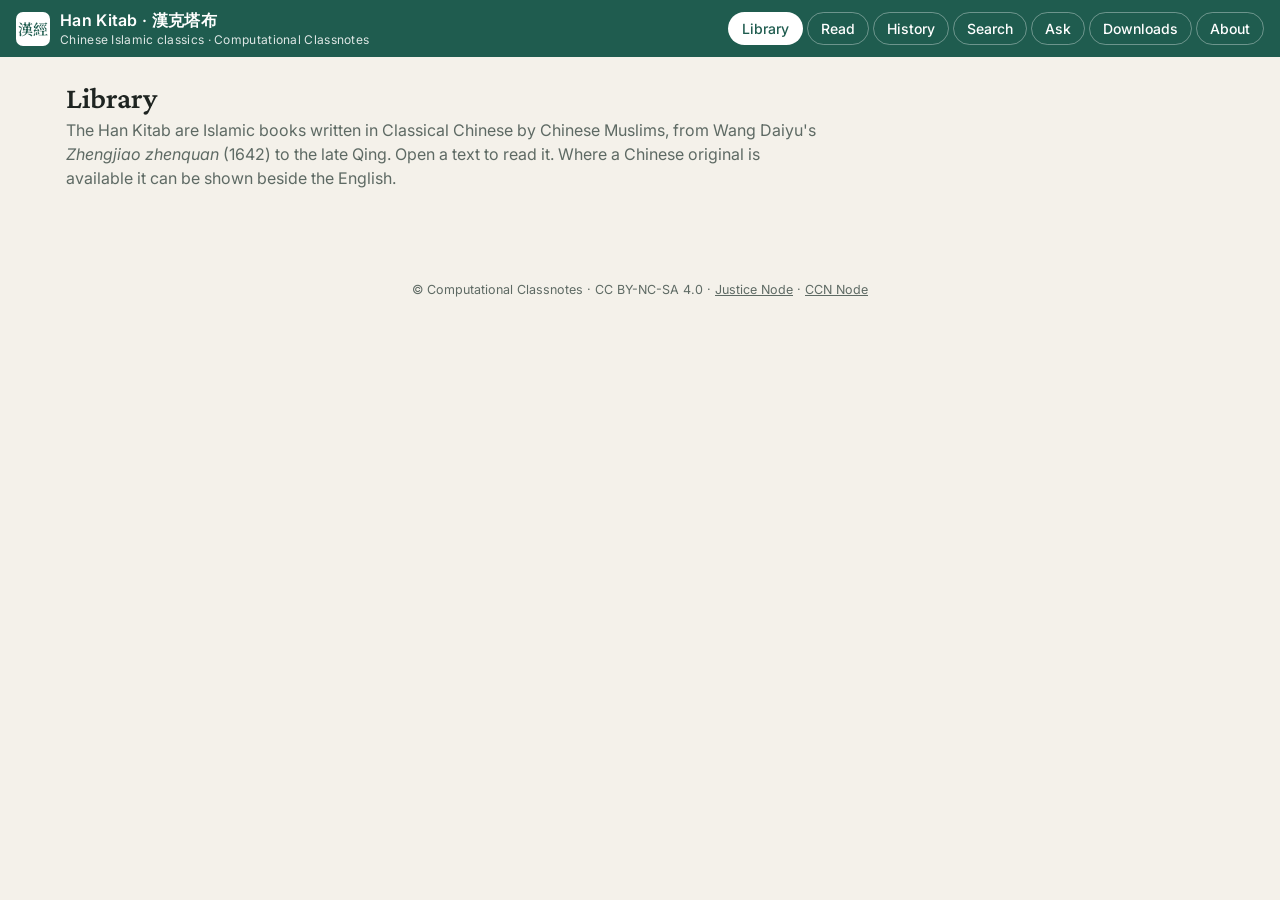
==== commit 70a135b7: "Han Kitab: CCN Node link in the footer © Computational Classnotes · CC BY-NC-SA 4.0" ====
--- a/tools/app_template.html
+++ b/tools/app_template.html
@@ -235,7 +235,7 @@
     </div>
   </section>
 </main>
-<footer class="ccn">© Computational Classnotes · CC BY-NC-SA 4.0 · <a href="https://justice.compclassnotes.com/" style="color:inherit">Justice Node</a></footer>
+<footer class="ccn">© Computational Classnotes · CC BY-NC-SA 4.0 · <a href="https://justice.compclassnotes.com/" style="color:inherit">Justice Node</a> · <a href="https://discuss.compclassnotes.com/" style="color:inherit">CCN Node</a></footer>
 <div class="lightbox" id="lb"><img alt=""></div>
 
 <!-- ===== CONTENT (generated by tools/make_app_v001.py) ===== -->
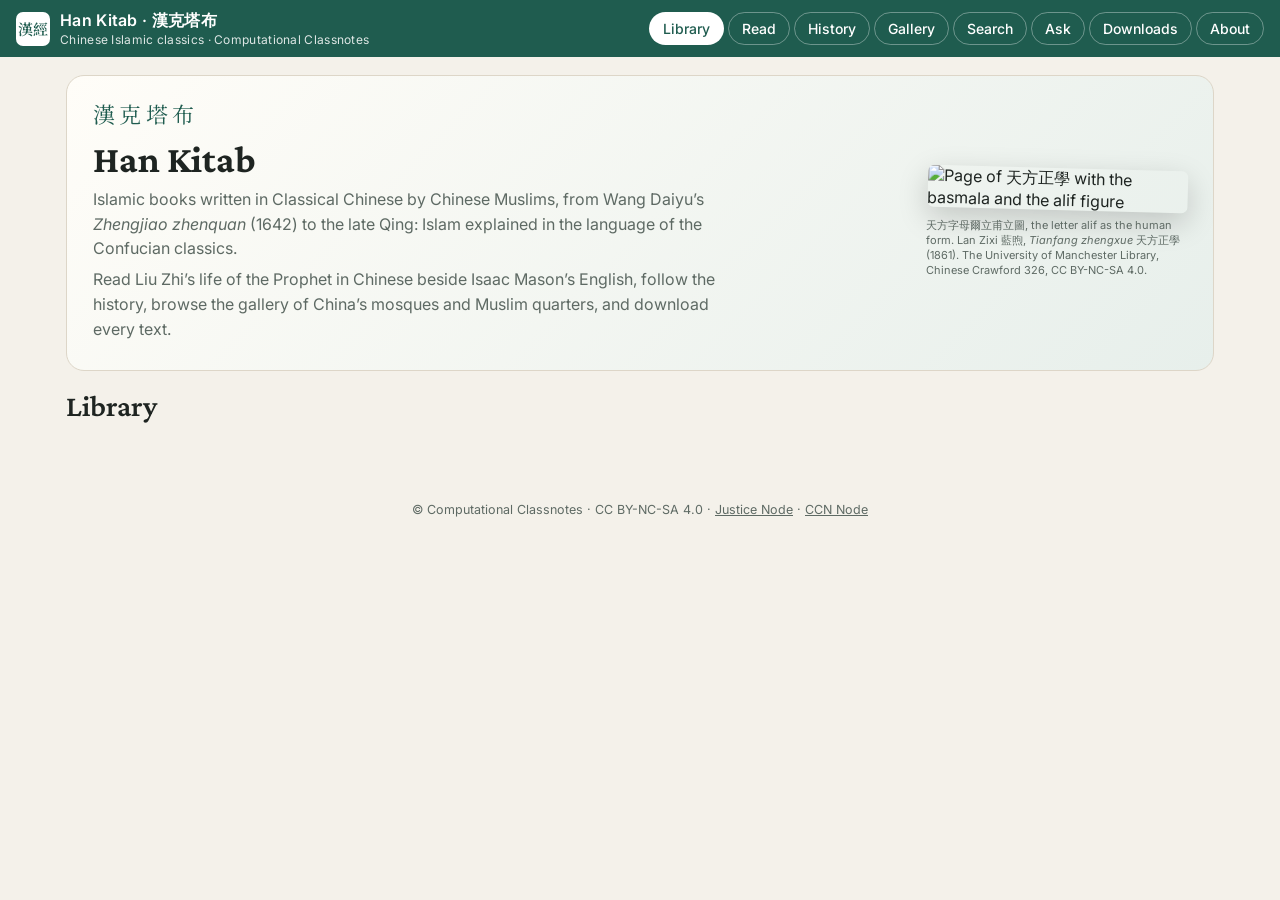
==== commit 9c63d1df: "Han Kitab: Gallery of mosques and Muslim quarters (45 Commons photos with credits); 天方正學 cover art ©" ====
--- a/tools/app_template.html
+++ b/tools/app_template.html
@@ -107,6 +107,44 @@
 .dl{display:grid;grid-template-columns:1fr auto;gap:6px 14px;align-items:center;padding:10px 0;border-top:1px solid var(--line)}
 .dl:first-of-type{border-top:0} .dl .what b{font-family:var(--serif);font-size:18px} .dl .what div{font-size:13px;color:var(--muted)}
 .dl .get{display:flex;gap:6px;flex-wrap:wrap;justify-content:flex-end}
+/* hero + gallery */
+.hero{display:grid;grid-template-columns:minmax(0,1fr) 260px;gap:22px;align-items:center;background:linear-gradient(135deg,var(--surface),var(--soft));border:1px solid var(--line);border-radius:18px;padding:22px 26px;margin-bottom:18px;overflow:hidden}
+.hero h1{font-family:var(--serif);font-size:38px;margin:0 0 4px;line-height:1.1}
+.hero .zhbig{font-family:var(--zh);font-size:22px;color:var(--accent);letter-spacing:.2em;margin-bottom:10px}
+.hero p{color:var(--muted);line-height:1.55;margin:6px 0;max-width:640px}
+.hero figure{margin:0;transform:rotate(1.5deg)}
+.hero figure img{width:100%;border-radius:6px;box-shadow:0 10px 30px rgba(0,0,0,.18);display:block}
+.hero figcaption{font-size:11px;color:var(--muted);margin-top:8px;line-height:1.35;transform:rotate(-1.5deg)}
+.ghead{position:relative;border-radius:18px;overflow:hidden;margin-bottom:16px;min-height:220px;display:flex;align-items:flex-end;background:#1F5C4F}
+.ghead img{position:absolute;inset:0;width:100%;height:100%;object-fit:cover;opacity:.55}
+.ghead .gt{position:relative;padding:22px 26px;color:#fff;text-shadow:0 2px 12px rgba(0,0,0,.5)}
+.ghead h1{font-family:var(--serif);font-size:36px;margin:0}
+.ghead p{margin:6px 0 0;max-width:720px;line-height:1.5;opacity:.95}
+.chips{display:flex;gap:8px;flex-wrap:wrap;margin:0 0 14px}
+.chips button{border:1px solid var(--line);background:var(--surface);color:var(--fg);padding:7px 14px;border-radius:999px;font:500 14px var(--sans);cursor:pointer}
+.chips button[aria-pressed=true]{background:var(--accent);color:#fff;border-color:var(--accent)}
+.masonry{columns:4 260px;column-gap:14px}
+.tile{break-inside:avoid;margin:0 0 14px;border-radius:14px;overflow:hidden;background:var(--surface);border:1px solid var(--line);cursor:zoom-in;transition:transform .2s,box-shadow .2s;position:relative}
+.tile:hover{transform:translateY(-3px);box-shadow:0 10px 24px rgba(0,0,0,.12)}
+.tile img{width:100%;display:block;background:var(--soft)}
+.tile .cap{padding:9px 12px 11px}
+.tile .cap b{font-family:var(--serif);font-size:17px;display:block;line-height:1.2}
+.tile .cap .zh{font-family:var(--zh);color:var(--accent);font-size:14px}
+.tile .cap .pl{font-size:12px;color:var(--muted)}
+.tile .badge{position:absolute;top:10px;left:10px;background:rgba(0,0,0,.55);color:#fff;font:600 11px var(--sans);padding:3px 8px;border-radius:999px;letter-spacing:.3px}
+.glb{position:fixed;inset:0;background:rgba(10,14,13,.94);z-index:60;display:none;grid-template-rows:1fr auto;color:#eee}
+.glb.on{display:grid}
+.glb .stage{display:flex;align-items:center;justify-content:center;padding:16px 60px 0;min-height:0}
+.glb .stage img{max-width:100%;max-height:calc(100vh - 190px);border-radius:6px;box-shadow:0 10px 40px rgba(0,0,0,.6)}
+.glb .info{padding:14px 24px 20px;max-width:980px;margin:0 auto;line-height:1.5}
+.glb .info b{font-family:var(--serif);font-size:22px}
+.glb .info .zh{font-family:var(--zh);color:#9fe0cc;margin-left:8px}
+.glb .info .credit{font-size:12px;color:#aab}
+.glb .info a{color:#9fe0cc}
+.glb .nav{position:absolute;top:50%;transform:translateY(-50%);background:rgba(255,255,255,.12);border:0;color:#fff;font-size:28px;width:46px;height:64px;border-radius:10px;cursor:pointer}
+.glb .prev{left:10px}.glb .next{right:10px}
+.glb .close{position:absolute;top:12px;right:14px;background:rgba(255,255,255,.12);border:0;color:#fff;font-size:20px;width:40px;height:40px;border-radius:50%;cursor:pointer}
+@media (max-width:820px){.hero{grid-template-columns:1fr}.hero figure{max-width:220px;margin:auto}.glb .stage{padding:10px 8px 0}.glb .nav{display:none}}
 .lightbox{position:fixed;inset:0;background:rgba(0,0,0,.85);display:none;place-items:center;z-index:50;cursor:zoom-out}
 .lightbox.on{display:grid} .lightbox img{max-width:96vw;max-height:94vh;background:#fff}
 /* search */
@@ -143,6 +181,7 @@
     <button role="tab" data-v="library" aria-selected="true">Library</button>
     <button role="tab" data-v="read" aria-selected="false">Read</button>
     <button role="tab" data-v="history" aria-selected="false">History</button>
+    <button role="tab" data-v="gallery" aria-selected="false">Gallery</button>
     <button role="tab" data-v="search" aria-selected="false">Search</button>
     <button role="tab" data-v="ask" aria-selected="false">Ask</button>
     <button role="tab" data-v="downloads" aria-selected="false">Downloads</button>
@@ -154,8 +193,17 @@
 <main>
   <!-- LIBRARY -->
   <section class="view on" id="v-library">
+    <div class="hero">
+      <div>
+        <div class="zhbig">漢克塔布</div>
+        <h1>Han Kitab</h1>
+        <p>Islamic books written in Classical Chinese by Chinese Muslims, from Wang Daiyu’s <i>Zhengjiao zhenquan</i> (1642) to the late Qing: Islam explained in the language of the Confucian classics.</p>
+        <p>Read Liu Zhi’s life of the Prophet in Chinese beside Isaac Mason’s English, follow the history, browse the gallery of China’s mosques and Muslim quarters, and download every text.</p>
+      </div>
+      <figure><img src="img/cover_TianfangZhengxue_1861.jpg" alt="Page of 天方正學 with the basmala and the alif figure">
+        <figcaption>天方字母爾立甫立圖, the letter alif as the human form. Lan Zixi 藍煦, <i>Tianfang zhengxue</i> 天方正學 (1861). The University of Manchester Library, Chinese Crawford 326, CC BY-NC-SA 4.0.</figcaption></figure>
+    </div>
     <h1 class="page">Library</h1>
-    <p class="lede">The Han Kitab are Islamic books written in Classical Chinese by Chinese Muslims, from Wang Daiyu's <i>Zhengjiao zhenquan</i> (1642) to the late Qing. Open a text to read it. Where a Chinese original is available it can be shown beside the English.</p>
     <div class="grid" id="books"></div>
   </section>
 
@@ -193,6 +241,15 @@
     </div>
   </section>
 
+  <!-- GALLERY -->
+  <section class="view" id="v-gallery">
+    <div class="ghead"><img id="gheadImg" alt=""><div class="gt"><h1>Gallery · 清真寺與回坊</h1>
+      <p>Mosques across China, from Tang-era foundations on the coast to the Ming temple-mosques of the interior and the brick minarets of Xinjiang, with the Muslim quarters, markets and food around them. Many mosques have been rebuilt or altered since these photographs were taken.</p></div></div>
+    <div class="chips" id="gchips"></div>
+    <div class="masonry" id="gal"></div>
+    <p class="lede" style="font-size:13px;margin-top:10px">Photographs from Wikimedia Commons, each under its own licence (shown with the photo). Captions © Computational Classnotes · CC BY-NC-SA 4.0.</p>
+  </section>
+
   <!-- SEARCH -->
   <section class="view" id="v-search">
     <h1 class="page">Search</h1>
@@ -237,6 +294,8 @@
 </main>
 <footer class="ccn">© Computational Classnotes · CC BY-NC-SA 4.0 · <a href="https://justice.compclassnotes.com/" style="color:inherit">Justice Node</a> · <a href="https://discuss.compclassnotes.com/" style="color:inherit">CCN Node</a></footer>
 <div class="lightbox" id="lb"><img alt=""></div>
+<div class="glb" id="glb" role="dialog" aria-modal="true"><div class="stage"><img alt=""></div><div class="info"></div>
+  <button class="nav prev" aria-label="Previous">‹</button><button class="nav next" aria-label="Next">›</button><button class="close" aria-label="Close">✕</button></div>
 
 <!-- ===== CONTENT (generated by tools/make_app_v001.py) ===== -->
 <template id="doc-mason">__MASON__</template>
@@ -244,6 +303,7 @@
 <script id="zh-data" type="application/json">__ZHDATA__</script>
 <script id="dl-data" type="application/json">__DLDATA__</script>
 <script id="facs-data" type="application/json">__FACSDATA__</script>
+<script id="gal-data" type="application/json">__GALDATA__</script>
 
 <script>
 (() => {
@@ -285,6 +345,7 @@
     $$('section.view').forEach((s) => s.classList.toggle('on', s.id === 'v-' + v));
     if (v === 'read' && !current) openDoc('mason', true);
     if (v === 'history') renderHistory();
+    if (v === 'gallery') renderGallery();
     try { history.replaceState(null, '', '#' + v + (v === 'read' && current ? '/' + current : '')); } catch (e) {}
   }
   $$('nav.tabs [role=tab]').forEach((b) => b.onclick = () => show(b.dataset.v));
@@ -428,6 +489,52 @@
     });
   }
 
+  /* ---------- gallery ---------- */
+  const GAL = JSON.parse(document.getElementById('gal-data').textContent || '[]');
+  const CATS = [['all', 'All'], ['Mosques', 'Mosques 清真寺'], ['Heritage', 'Tombs & calligraphy'], ['Quarters', 'Muslim quarters 回坊'], ['Markets', 'Markets & food']];
+  let gcat = 'all', gview = [], gi = 0, galDone = false;
+  function renderGallery() {
+    if (!galDone) {
+      galDone = true;
+      $('#gheadImg').src = (GAL.find((g) => /Great Mosque of Xi/.test(g.label)) || GAL[0]).img;
+      $('#gchips').innerHTML = CATS.map(([k, l]) => `<button data-c="${k}" aria-pressed="${k === gcat}">${l}${k === 'all' ? '' : ' · ' + GAL.filter((g) => g.cat === k).length}</button>`).join('');
+      $$('#gchips button').forEach((b) => b.onclick = () => { gcat = b.dataset.c; $$('#gchips button').forEach((x) => x.setAttribute('aria-pressed', String(x === b))); drawGal(); });
+    }
+    drawGal();
+  }
+  function drawGal() {
+    gview = GAL.filter((g) => gcat === 'all' || g.cat === gcat);
+    $('#gal').innerHTML = '';
+    gview.forEach((g, i) => {
+      const t = document.createElement('figure'); t.className = 'tile'; t.tabIndex = 0;
+      t.innerHTML = `<span class="badge">${esc(g.cat === 'Quarters' ? 'Quarter' : g.cat === 'Markets' ? 'Market' : g.cat === 'Heritage' ? 'Heritage' : 'Mosque')}</span>
+        <img loading="lazy" src="${g.thumb}" width="${g.w}" height="${g.h}" alt="${esc(g.label)}" style="aspect-ratio:${g.w}/${g.h};height:auto">
+        <figcaption class="cap"><b>${esc(g.label)}</b><span class="zh">${esc(g.zh)}</span> <span class="pl">· ${esc(g.place)}</span></figcaption>`;
+      t.onclick = t.onkeydown = (e) => { if (e.type === 'click' || e.key === 'Enter') openG(i); };
+      $('#gal').appendChild(t);
+    });
+  }
+  function openG(i) {
+    gi = (i + gview.length) % gview.length; const g = gview[gi], box = $('#glb');
+    box.querySelector('.stage img').src = g.img; box.querySelector('.stage img').alt = g.label;
+    box.querySelector('.info').innerHTML = `<b>${esc(g.label)}</b><span class="zh">${esc(g.zh)}</span> <span style="color:#aab">· ${esc(g.place)}</span>
+      <div>${esc(g.desc)}</div>
+      <div class="credit">Photo: ${esc(g.artist)} · <a href="${g.licenseUrl || g.page}" target="_blank" rel="noopener">${esc(g.license)}</a> · <a href="${g.page}" target="_blank" rel="noopener">Wikimedia Commons</a> · ${gi + 1} / ${gview.length}</div>`;
+    box.classList.add('on');
+  }
+  $('#glb .prev').onclick = (e) => { e.stopPropagation(); openG(gi - 1); };
+  $('#glb .next').onclick = (e) => { e.stopPropagation(); openG(gi + 1); };
+  $('#glb .close').onclick = () => $('#glb').classList.remove('on');
+  $('#glb').onclick = (e) => { if (e.target.id === 'glb' || e.target.classList.contains('stage')) $('#glb').classList.remove('on'); };
+  document.addEventListener('keydown', (e) => {
+    if (!$('#glb').classList.contains('on')) return;
+    if (e.key === 'Escape') $('#glb').classList.remove('on');
+    if (e.key === 'ArrowRight') openG(gi + 1);
+    if (e.key === 'ArrowLeft') openG(gi - 1);
+  });
+  let tx = 0; $('#glb').addEventListener('touchstart', (e) => { tx = e.touches[0].clientX; }, { passive: true });
+  $('#glb').addEventListener('touchend', (e) => { const d = e.changedTouches[0].clientX - tx; if (Math.abs(d) > 50) openG(gi + (d < 0 ? 1 : -1)); });
+
   docSel.onchange = () => openDoc(docSel.value);
   $$('#langSeg button').forEach((b) => b.onclick = () => { lang = b.dataset.l; try { localStorage.setItem('hk.lang', lang); } catch (e) {} render(); });
   $('#smaller').onclick = () => setFs(fs - 1); $('#larger').onclick = () => setFs(fs + 1);
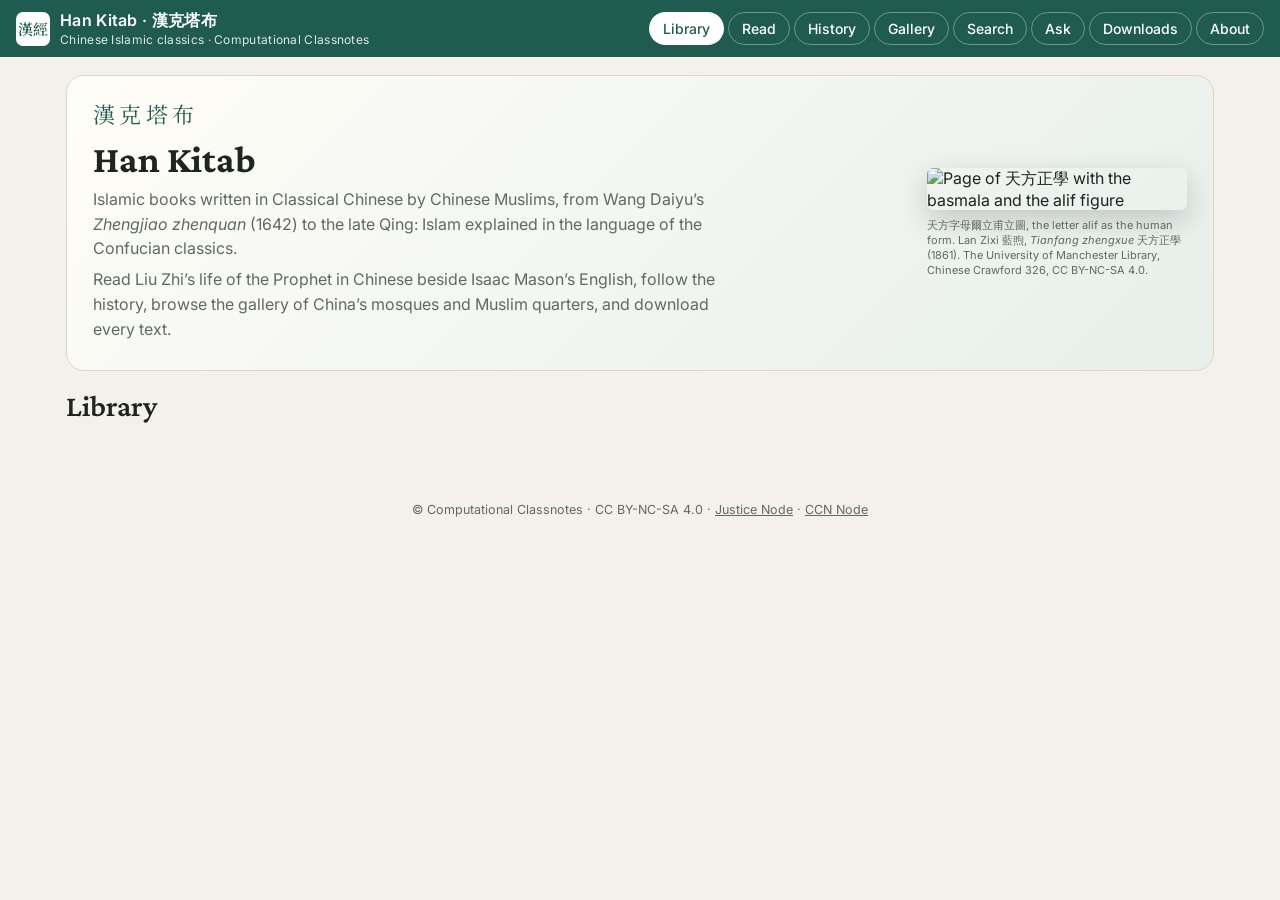
==== commit a0ecf072: "Han Kitab: cover art straight © Computational Classnotes · CC BY-NC-SA 4.0" ====
--- a/tools/app_template.html
+++ b/tools/app_template.html
@@ -112,9 +112,9 @@
 .hero h1{font-family:var(--serif);font-size:38px;margin:0 0 4px;line-height:1.1}
 .hero .zhbig{font-family:var(--zh);font-size:22px;color:var(--accent);letter-spacing:.2em;margin-bottom:10px}
 .hero p{color:var(--muted);line-height:1.55;margin:6px 0;max-width:640px}
-.hero figure{margin:0;transform:rotate(1.5deg)}
+.hero figure{margin:0}
 .hero figure img{width:100%;border-radius:6px;box-shadow:0 10px 30px rgba(0,0,0,.18);display:block}
-.hero figcaption{font-size:11px;color:var(--muted);margin-top:8px;line-height:1.35;transform:rotate(-1.5deg)}
+.hero figcaption{font-size:11px;color:var(--muted);margin-top:8px;line-height:1.35}
 .ghead{position:relative;border-radius:18px;overflow:hidden;margin-bottom:16px;min-height:220px;display:flex;align-items:flex-end;background:#1F5C4F}
 .ghead img{position:absolute;inset:0;width:100%;height:100%;object-fit:cover;opacity:.55}
 .ghead .gt{position:relative;padding:22px 26px;color:#fff;text-shadow:0 2px 12px rgba(0,0,0,.5)}
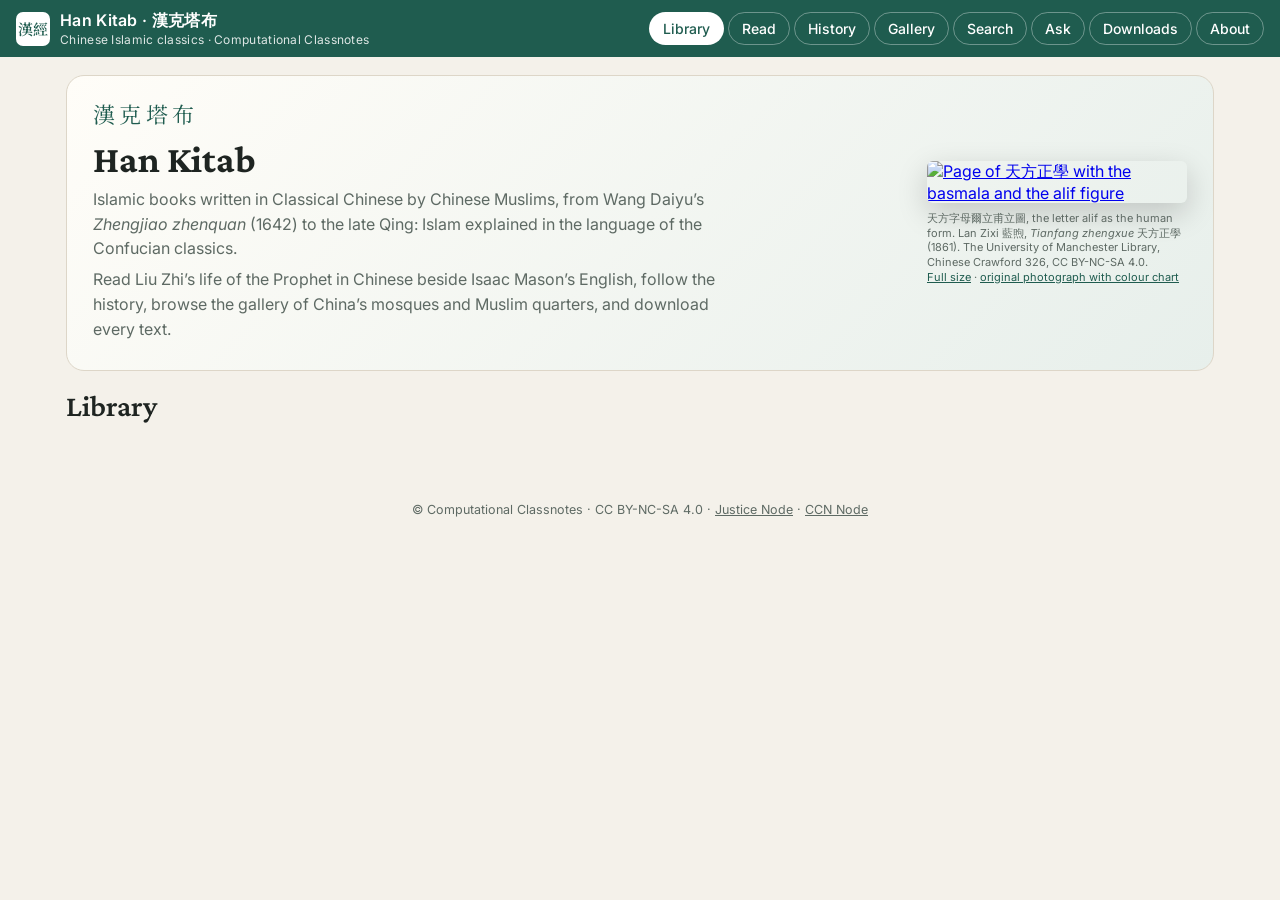
==== commit abdb8c7e: "Han Kitab: cover opens full size; links to the full and original images © Computational Classnotes ·" ====
--- a/tools/app_template.html
+++ b/tools/app_template.html
@@ -115,6 +115,7 @@
 .hero figure{margin:0}
 .hero figure img{width:100%;border-radius:6px;box-shadow:0 10px 30px rgba(0,0,0,.18);display:block}
 .hero figcaption{font-size:11px;color:var(--muted);margin-top:8px;line-height:1.35}
+.hero figcaption a{color:var(--accent)}
 .ghead{position:relative;border-radius:18px;overflow:hidden;margin-bottom:16px;min-height:220px;display:flex;align-items:flex-end;background:#1F5C4F}
 .ghead img{position:absolute;inset:0;width:100%;height:100%;object-fit:cover;opacity:.55}
 .ghead .gt{position:relative;padding:22px 26px;color:#fff;text-shadow:0 2px 12px rgba(0,0,0,.5)}
@@ -200,8 +201,9 @@
         <p>Islamic books written in Classical Chinese by Chinese Muslims, from Wang Daiyu’s <i>Zhengjiao zhenquan</i> (1642) to the late Qing: Islam explained in the language of the Confucian classics.</p>
         <p>Read Liu Zhi’s life of the Prophet in Chinese beside Isaac Mason’s English, follow the history, browse the gallery of China’s mosques and Muslim quarters, and download every text.</p>
       </div>
-      <figure><img src="img/cover_TianfangZhengxue_1861.jpg" alt="Page of 天方正學 with the basmala and the alif figure">
-        <figcaption>天方字母爾立甫立圖, the letter alif as the human form. Lan Zixi 藍煦, <i>Tianfang zhengxue</i> 天方正學 (1861). The University of Manchester Library, Chinese Crawford 326, CC BY-NC-SA 4.0.</figcaption></figure>
+      <figure><a href="img/cover_TianfangZhengxue_1861.jpg" id="coverLink" title="View the full-size image"><img src="img/cover_TianfangZhengxue_1861.jpg" alt="Page of 天方正學 with the basmala and the alif figure" style="cursor:zoom-in"></a>
+        <figcaption>天方字母爾立甫立圖, the letter alif as the human form. Lan Zixi 藍煦, <i>Tianfang zhengxue</i> 天方正學 (1861). The University of Manchester Library, Chinese Crawford 326, CC BY-NC-SA 4.0.
+        <br><a href="img/cover_TianfangZhengxue_1861.jpg" target="_blank" rel="noopener">Full size</a> · <a href="img/cover_TianfangZhengxue_1861_original.jpg" target="_blank" rel="noopener">original photograph with colour chart</a></figcaption></figure>
     </div>
     <h1 class="page">Library</h1>
     <div class="grid" id="books"></div>
@@ -540,6 +542,7 @@
   $('#smaller').onclick = () => setFs(fs - 1); $('#larger').onclick = () => setFs(fs + 1);
   function setFs(v) { fs = Math.max(14, Math.min(28, v)); document.documentElement.style.setProperty('--fs', fs + 'px'); try { localStorage.setItem('hk.fs', fs); } catch (e) {} }
   $('#lb').onclick = () => $('#lb').classList.remove('on');
+  $('#coverLink').onclick = (e) => { e.preventDefault(); const lb = $('#lb'); lb.firstElementChild.src = 'img/cover_TianfangZhengxue_1861.jpg'; lb.classList.add('on'); };
 
   /* ---------- read aloud (browser voices) ---------- */
   const VC = window.HANKITAB_VOICE || {}, synth = window.speechSynthesis;
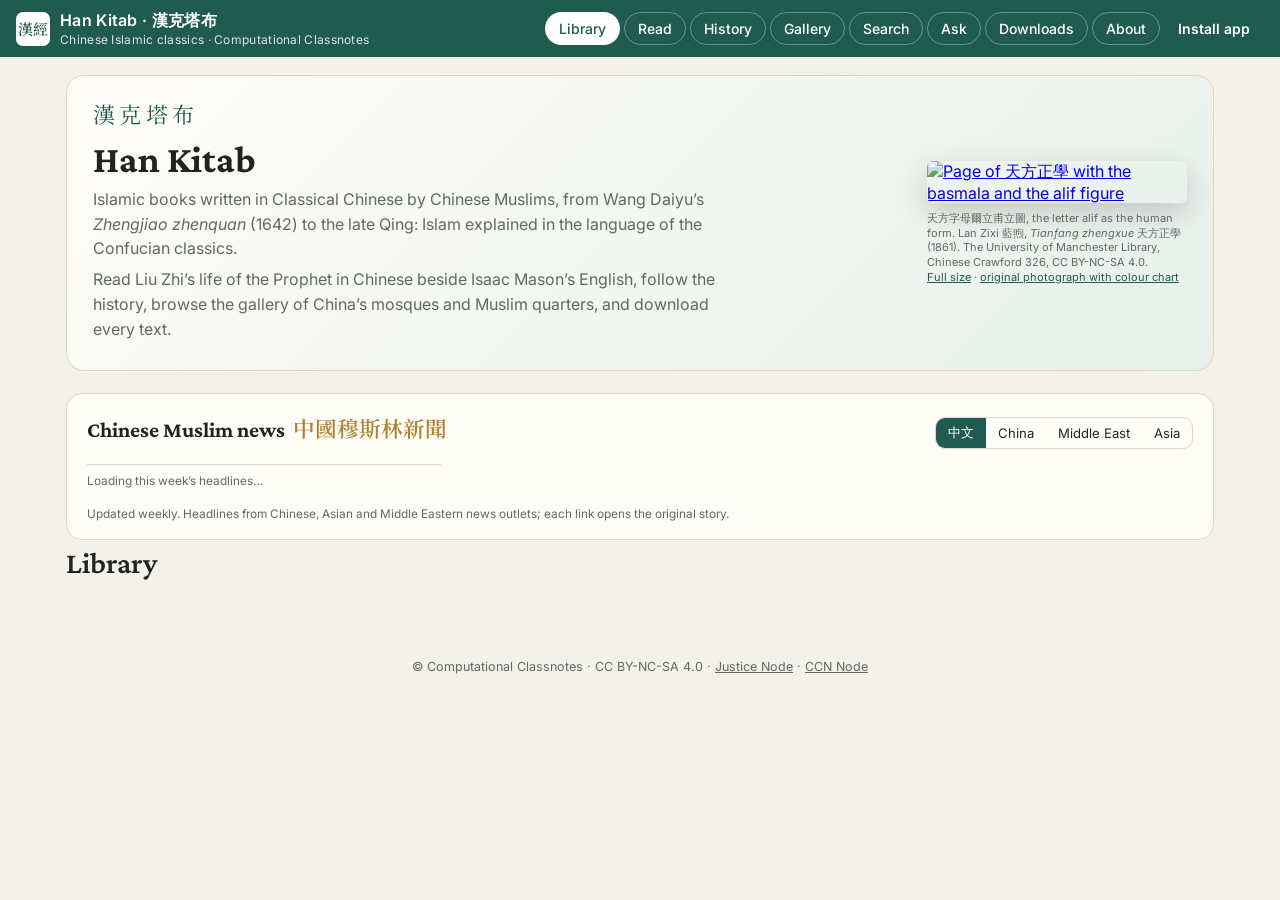
==== commit 8601a290: "Weekly Chinese Muslim news on the front page; install button always shown Kernel v004 adds a keyless" ====
--- a/tools/app_template.html
+++ b/tools/app_template.html
@@ -164,7 +164,10 @@
 .keyrow{display:flex;gap:8px;flex-wrap:wrap;align-items:center;margin-bottom:10px;font-size:14px;color:var(--muted)}
 .keyrow input{padding:8px 10px;border-radius:10px;border:1px solid var(--line);background:var(--surface);color:var(--fg);min-width:220px}
 footer.ccn{max-width:1180px;margin:0 auto;padding:16px;color:var(--muted);font-size:12.5px;text-align:center}
-#installBtn{display:none}
+#installBtn{background:var(--accent);color:#fff;border-color:var(--accent);font-weight:600}
+#installBtn[hidden]{display:none}
+#installMsg{position:fixed;left:50%;bottom:22px;transform:translateX(-50%);max-width:min(560px,92vw);background:var(--fg);color:var(--bg);font-family:var(--sans);font-size:.85em;line-height:1.45;padding:12px 16px;border-radius:12px;box-shadow:0 8px 28px rgba(0,0,0,.25);z-index:60;cursor:pointer}
+#installMsg[hidden]{display:none}
 @media (max-width:820px){
   .reader{grid-template-columns:1fr}
   .toc{position:static;max-height:220px}
@@ -173,6 +176,21 @@
   nav.tabs{margin-left:0}
 }
 @media print{ header.top,nav,.toc,.toolbar,footer.ccn{display:none} article.text{border:0} }
+.news{background:var(--surface);border:1px solid var(--line);border-radius:16px;padding:18px 20px;margin:22px 0 6px}
+.news .nhead{display:flex;flex-wrap:wrap;align-items:baseline;gap:10px 16px;justify-content:space-between}
+.news h2{margin:0;font-family:var(--serif);font-size:1.35em}
+.news h2 .zh{font-family:var(--zh);color:var(--accent2);font-weight:600;margin-left:.35em}
+.news .seg{display:inline-flex;border:1px solid var(--line);border-radius:10px;overflow:hidden}
+.news .seg button{border:0;border-radius:0;background:transparent;color:var(--fg);padding:6px 12px;cursor:pointer;font:inherit;font-size:.82em}
+.news .seg button[aria-pressed=true]{background:var(--accent);color:#fff}
+.news ul{list-style:none;margin:12px 0 0;padding:0;display:grid;grid-template-columns:repeat(auto-fill,minmax(280px,1fr));gap:4px 22px}
+.news li{padding:9px 0;border-top:1px solid var(--line)}
+.news li a{color:var(--fg);text-decoration:none;font-family:var(--serif);font-size:1.02em;line-height:1.3}
+.news li a:hover{color:var(--accent);text-decoration:underline}
+.news li.zh a{font-family:var(--zh)}
+.news .meta{font-family:var(--sans);font-size:.74em;color:var(--muted);margin-top:3px}
+.news .meta .new{color:var(--accent2);font-weight:600;margin-right:6px}
+.news .foot{font-family:var(--sans);font-size:.74em;color:var(--muted);margin-top:10px}
 </style>
 </head>
 <body>
@@ -187,7 +205,7 @@
     <button role="tab" data-v="ask" aria-selected="false">Ask</button>
     <button role="tab" data-v="downloads" aria-selected="false">Downloads</button>
     <button role="tab" data-v="about" aria-selected="false">About</button>
-    <button id="installBtn" class="btn">Install app</button>
+    <button id="installBtn" class="btn" type="button" title="Install Han Kitab as an app">Install app</button>
   </nav>
 </header>
 
@@ -205,6 +223,19 @@
         <figcaption>天方字母爾立甫立圖, the letter alif as the human form. Lan Zixi 藍煦, <i>Tianfang zhengxue</i> 天方正學 (1861). The University of Manchester Library, Chinese Crawford 326, CC BY-NC-SA 4.0.
         <br><a href="img/cover_TianfangZhengxue_1861.jpg" target="_blank" rel="noopener">Full size</a> · <a href="img/cover_TianfangZhengxue_1861_original.jpg" target="_blank" rel="noopener">original photograph with colour chart</a></figcaption></figure>
     </div>
+    <section class="news" id="news" aria-label="News">
+      <div class="nhead">
+        <h2>Chinese Muslim news<span class="zh">中國穆斯林新聞</span></h2>
+        <span class="seg" id="newsSeg">
+          <button data-s="zh" aria-pressed="true">中文</button>
+          <button data-s="china" aria-pressed="false">China</button>
+          <button data-s="mideast" aria-pressed="false">Middle East</button>
+          <button data-s="asia" aria-pressed="false">Asia</button>
+        </span>
+      </div>
+      <ul id="newsList"><li class="meta">Loading this week’s headlines…</li></ul>
+      <div class="foot" id="newsFoot">Updated weekly. Headlines from Chinese, Asian and Middle Eastern news outlets; each link opens the original story.</div>
+    </section>
     <h1 class="page">Library</h1>
     <div class="grid" id="books"></div>
   </section>
@@ -294,6 +325,7 @@
     </div>
   </section>
 </main>
+<div id="installMsg" role="status" hidden></div>
 <footer class="ccn">© Computational Classnotes · CC BY-NC-SA 4.0 · <a href="https://justice.compclassnotes.com/" style="color:inherit">Justice Node</a> · <a href="https://discuss.compclassnotes.com/" style="color:inherit">CCN Node</a></footer>
 <div class="lightbox" id="lb"><img alt=""></div>
 <div class="glb" id="glb" role="dialog" aria-modal="true"><div class="stage"><img alt=""></div><div class="info"></div>
@@ -654,6 +686,41 @@
     } catch (e) { stateEl.textContent = 'Offline: answers are passages from the texts.'; return false; }
   }
   ccnConnect();
+  /* ---------- Weekly news (HanKitabKernel mode "news") ---------- */
+  (function () {
+    let NEWS = null, sec = 'zh';
+    const list = $('#newsList'), foot = $('#newsFoot');
+    const fmt = (d) => { const t = new Date(d); return isNaN(t) ? '' : t.toLocaleDateString(undefined, { year: 'numeric', month: 'short', day: 'numeric' }); };
+    function draw() {
+      const items = (NEWS && NEWS[sec]) || [];
+      list.innerHTML = '';
+      if (!items.length) { list.innerHTML = '<li class="meta">No stories this week.</li>'; return; }
+      const wk = Date.now() - 7 * 864e5;
+      for (const it of items) {
+        const li = document.createElement('li'); if (it.lang === 'zh') li.className = 'zh';
+        const a = document.createElement('a'); a.href = it.link; a.target = '_blank'; a.rel = 'noopener noreferrer'; a.textContent = it.title;
+        const m = document.createElement('div'); m.className = 'meta';
+        if (new Date(it.date) >= wk) { const n = document.createElement('span'); n.className = 'new'; n.textContent = 'This week'; m.appendChild(n); }
+        m.appendChild(document.createTextNode(it.source + ' · ' + fmt(it.date)));
+        li.append(a, m); list.appendChild(li);
+      }
+    }
+    $('#newsSeg').addEventListener('click', (e) => { const b = e.target.closest('button'); if (!b) return; sec = b.dataset.s; for (const x of $('#newsSeg').children) x.setAttribute('aria-pressed', x === b); draw(); });
+    async function load() {
+      try {
+        const j = await kernelCall({ mode: 'news' });
+        NEWS = JSON.parse(b64dec(j.news_b64 || '') || '{}');
+        try { localStorage.setItem('hk-news', JSON.stringify({ u: j.updated, n: NEWS })); } catch (e) {}
+        foot.textContent = 'Updated weekly · last update ' + fmt(j.updated) + '. Headlines from Chinese, Asian and Middle Eastern news outlets; each link opens the original story.';
+      } catch (e) {
+        let c = null; try { c = JSON.parse(localStorage.getItem('hk-news') || 'null'); } catch (x) {}
+        if (c) { NEWS = c.n; foot.textContent = 'Offline · showing headlines from ' + fmt(c.u) + '.'; }
+        else { list.innerHTML = '<li class="meta">News is not available offline.</li>'; return; }
+      }
+      draw();
+    }
+    load();
+  })();
   window.addEventListener('online', ccnConnect);
   function addMsg(who, text) { const d = document.createElement('div'); d.className = 'msg ' + who; d.textContent = text; logEl.appendChild(d); logEl.scrollTop = logEl.scrollHeight; return d; }
   const convo = [];
@@ -683,9 +750,35 @@
   };
 
   /* ---------- install + offline ---------- */
+  /* Always shown, as in Tutu Cat: installs when the browser allows it, otherwise says what to do. */
   let deferred = null;
-  window.addEventListener('beforeinstallprompt', (e) => { e.preventDefault(); deferred = e; $('#installBtn').style.display = 'inline-block'; });
-  $('#installBtn').onclick = async () => { if (!deferred) return; deferred.prompt(); await deferred.userChoice; deferred = null; $('#installBtn').style.display = 'none'; };
+  const ibtn = $('#installBtn'), imsg = $('#installMsg'); let itimer = 0;
+  const say = (t) => { imsg.textContent = t; imsg.hidden = false; clearTimeout(itimer); itimer = setTimeout(() => { imsg.hidden = true; }, 12000); };
+  imsg.onclick = () => { imsg.hidden = true; };
+  const ua = navigator.userAgent;
+  const isIOS = /iPad|iPhone|iPod/.test(ua) || (navigator.platform === 'MacIntel' && navigator.maxTouchPoints > 1);
+  const isSafariMac = /Safari/.test(ua) && !/Chrome|Chromium|Edg|OPR/.test(ua) && !isIOS;
+  const isFirefox = /Firefox/.test(ua);
+  const installed = () => matchMedia('(display-mode: standalone)').matches || navigator.standalone === true;
+  const secure = location.protocol === 'https:' || location.hostname === 'localhost' || location.hostname === '127.0.0.1';
+  if (installed()) ibtn.hidden = true;
+  window.addEventListener('beforeinstallprompt', (e) => { e.preventDefault(); deferred = e; ibtn.hidden = false; });
+  window.addEventListener('appinstalled', () => { ibtn.hidden = true; say('Han Kitab is installed. Open it from your home screen or apps list; the texts work offline.'); });
+  ibtn.addEventListener('click', async () => {
+    if (deferred) {
+      deferred.prompt();
+      try { const c = await deferred.userChoice; if (c && c.outcome === 'dismissed') say('Install cancelled. Tap Install app to try again.'); } catch (e) {}
+      deferred = null; return;
+    }
+    if (installed()) { say('Han Kitab is already installed.'); return; }
+    if (location.protocol === 'file:') { say('Opened as a file, so it cannot be installed. Open https://lossofgenerality.github.io/han-kitab/ instead.'); return; }
+    if (!secure) { say('Installing needs a secure https:// address. Open Han Kitab from an https:// link.'); return; }
+    if (isIOS) { say('On iPhone and iPad: tap the Share button, then Add to Home Screen. (In Chrome on iPhone, the Share button is in the address bar.)'); return; }
+    if (isSafariMac) { say('In Safari on a Mac: choose File, then Add to Dock.'); return; }
+    if (isFirefox) { say('Firefox cannot install web apps. Open this page in Chrome or Edge, or on Android use the menu and Install.'); return; }
+    if (!('serviceWorker' in navigator)) { say('This browser cannot install web apps. Try Chrome or Edge.'); return; }
+    say('No install offer yet. Make sure this is not a private or incognito window and that Han Kitab is not already installed (check chrome://apps). Otherwise open the browser menu and choose Install Han Kitab, or Cast, save and share, then Install page as app. On Android: menu, then Install app or Add to Home screen.');
+  });
   if ('serviceWorker' in navigator && location.protocol === 'https:') navigator.serviceWorker.register('sw.js').catch(() => {});
 
   /* ---------- start ---------- */
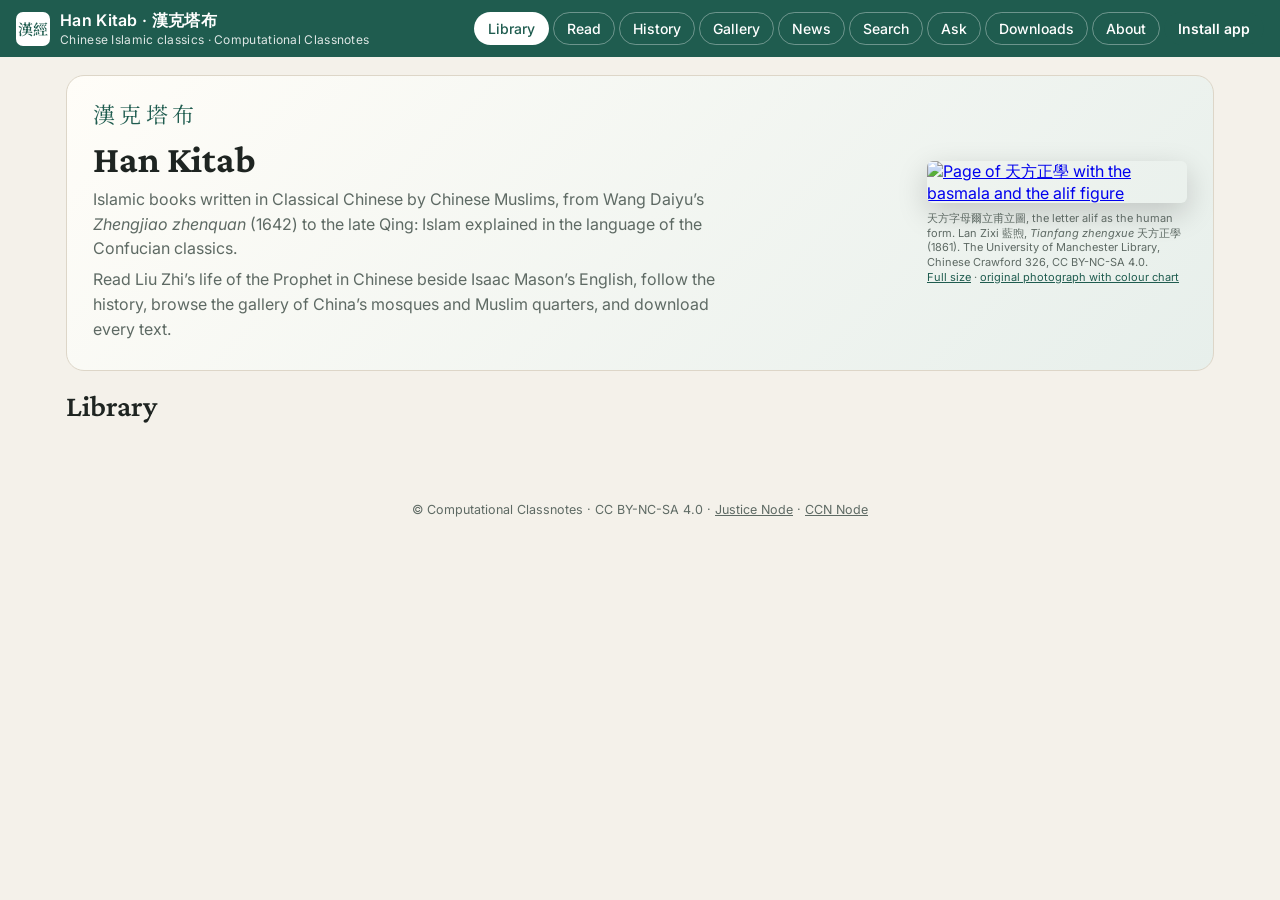
==== commit ef728c70: "News moves to its own tab, with an editorial" ====
--- a/tools/app_template.html
+++ b/tools/app_template.html
@@ -176,6 +176,8 @@
   nav.tabs{margin-left:0}
 }
 @media print{ header.top,nav,.toc,.toolbar,footer.ccn{display:none} article.text{border:0} }
+.editorial{max-width:820px;font-family:var(--serif);font-size:1.02em;line-height:1.55;border-left:3px solid var(--accent2);padding:2px 0 2px 18px;margin:6px 0 4px}
+.editorial p{margin:.5em 0}
 .news{background:var(--surface);border:1px solid var(--line);border-radius:16px;padding:18px 20px;margin:22px 0 6px}
 .news .nhead{display:flex;flex-wrap:wrap;align-items:baseline;gap:10px 16px;justify-content:space-between}
 .news h2{margin:0;font-family:var(--serif);font-size:1.35em}
@@ -201,6 +203,7 @@
     <button role="tab" data-v="read" aria-selected="false">Read</button>
     <button role="tab" data-v="history" aria-selected="false">History</button>
     <button role="tab" data-v="gallery" aria-selected="false">Gallery</button>
+    <button role="tab" data-v="news" aria-selected="false">News</button>
     <button role="tab" data-v="search" aria-selected="false">Search</button>
     <button role="tab" data-v="ask" aria-selected="false">Ask</button>
     <button role="tab" data-v="downloads" aria-selected="false">Downloads</button>
@@ -223,19 +226,6 @@
         <figcaption>天方字母爾立甫立圖, the letter alif as the human form. Lan Zixi 藍煦, <i>Tianfang zhengxue</i> 天方正學 (1861). The University of Manchester Library, Chinese Crawford 326, CC BY-NC-SA 4.0.
         <br><a href="img/cover_TianfangZhengxue_1861.jpg" target="_blank" rel="noopener">Full size</a> · <a href="img/cover_TianfangZhengxue_1861_original.jpg" target="_blank" rel="noopener">original photograph with colour chart</a></figcaption></figure>
     </div>
-    <section class="news" id="news" aria-label="News">
-      <div class="nhead">
-        <h2>Chinese Muslim news<span class="zh">中國穆斯林新聞</span></h2>
-        <span class="seg" id="newsSeg">
-          <button data-s="zh" aria-pressed="true">中文</button>
-          <button data-s="china" aria-pressed="false">China</button>
-          <button data-s="mideast" aria-pressed="false">Middle East</button>
-          <button data-s="asia" aria-pressed="false">Asia</button>
-        </span>
-      </div>
-      <ul id="newsList"><li class="meta">Loading this week’s headlines…</li></ul>
-      <div class="foot" id="newsFoot">Updated weekly. Headlines from Chinese, Asian and Middle Eastern news outlets; each link opens the original story.</div>
-    </section>
     <h1 class="page">Library</h1>
     <div class="grid" id="books"></div>
   </section>
@@ -272,6 +262,28 @@
       <nav class="toc card" id="htoc" aria-label="History contents"></nav>
       <article class="text" id="hist"></article>
     </div>
+  </section>
+
+  <!-- NEWS -->
+  <section class="view" id="v-news">
+    <h1 class="page">News · 中國穆斯林新聞</h1>
+    <div class="editorial">
+      <p>This page is about Chinese Muslims: the Hui, the Uyghurs and the other Muslim peoples of China, their mosques, communities, festivals and food, and Chinese Muslims living abroad. It carries on, in today’s news, the story that the Han Kitab began: Muslims living and writing as Chinese.</p>
+      <p>The headlines are gathered once a week, only from news outlets in China, elsewhere in Asia and in the Middle East. Chinese-language stories come mostly from Chinese state media; the English-language outlets of Asia and the Middle East often report the same subjects very differently. Each headline links to the original story, and the views in it are the outlet’s own, not those of Computational Classnotes. Reading the tabs side by side gives the fullest picture.</p>
+    </div>
+    <section class="news" id="news" aria-label="News">
+      <div class="nhead">
+        <h2>Headlines<span class="zh">本週新聞</span></h2>
+        <span class="seg" id="newsSeg">
+          <button data-s="zh" aria-pressed="true">中文</button>
+          <button data-s="china" aria-pressed="false">China</button>
+          <button data-s="mideast" aria-pressed="false">Middle East</button>
+          <button data-s="asia" aria-pressed="false">Asia</button>
+        </span>
+      </div>
+      <ul id="newsList"><li class="meta">Loading this week’s headlines…</li></ul>
+      <div class="foot" id="newsFoot">Updated weekly. Headlines from Chinese, Asian and Middle Eastern news outlets; each link opens the original story.</div>
+    </section>
   </section>
 
   <!-- GALLERY -->
